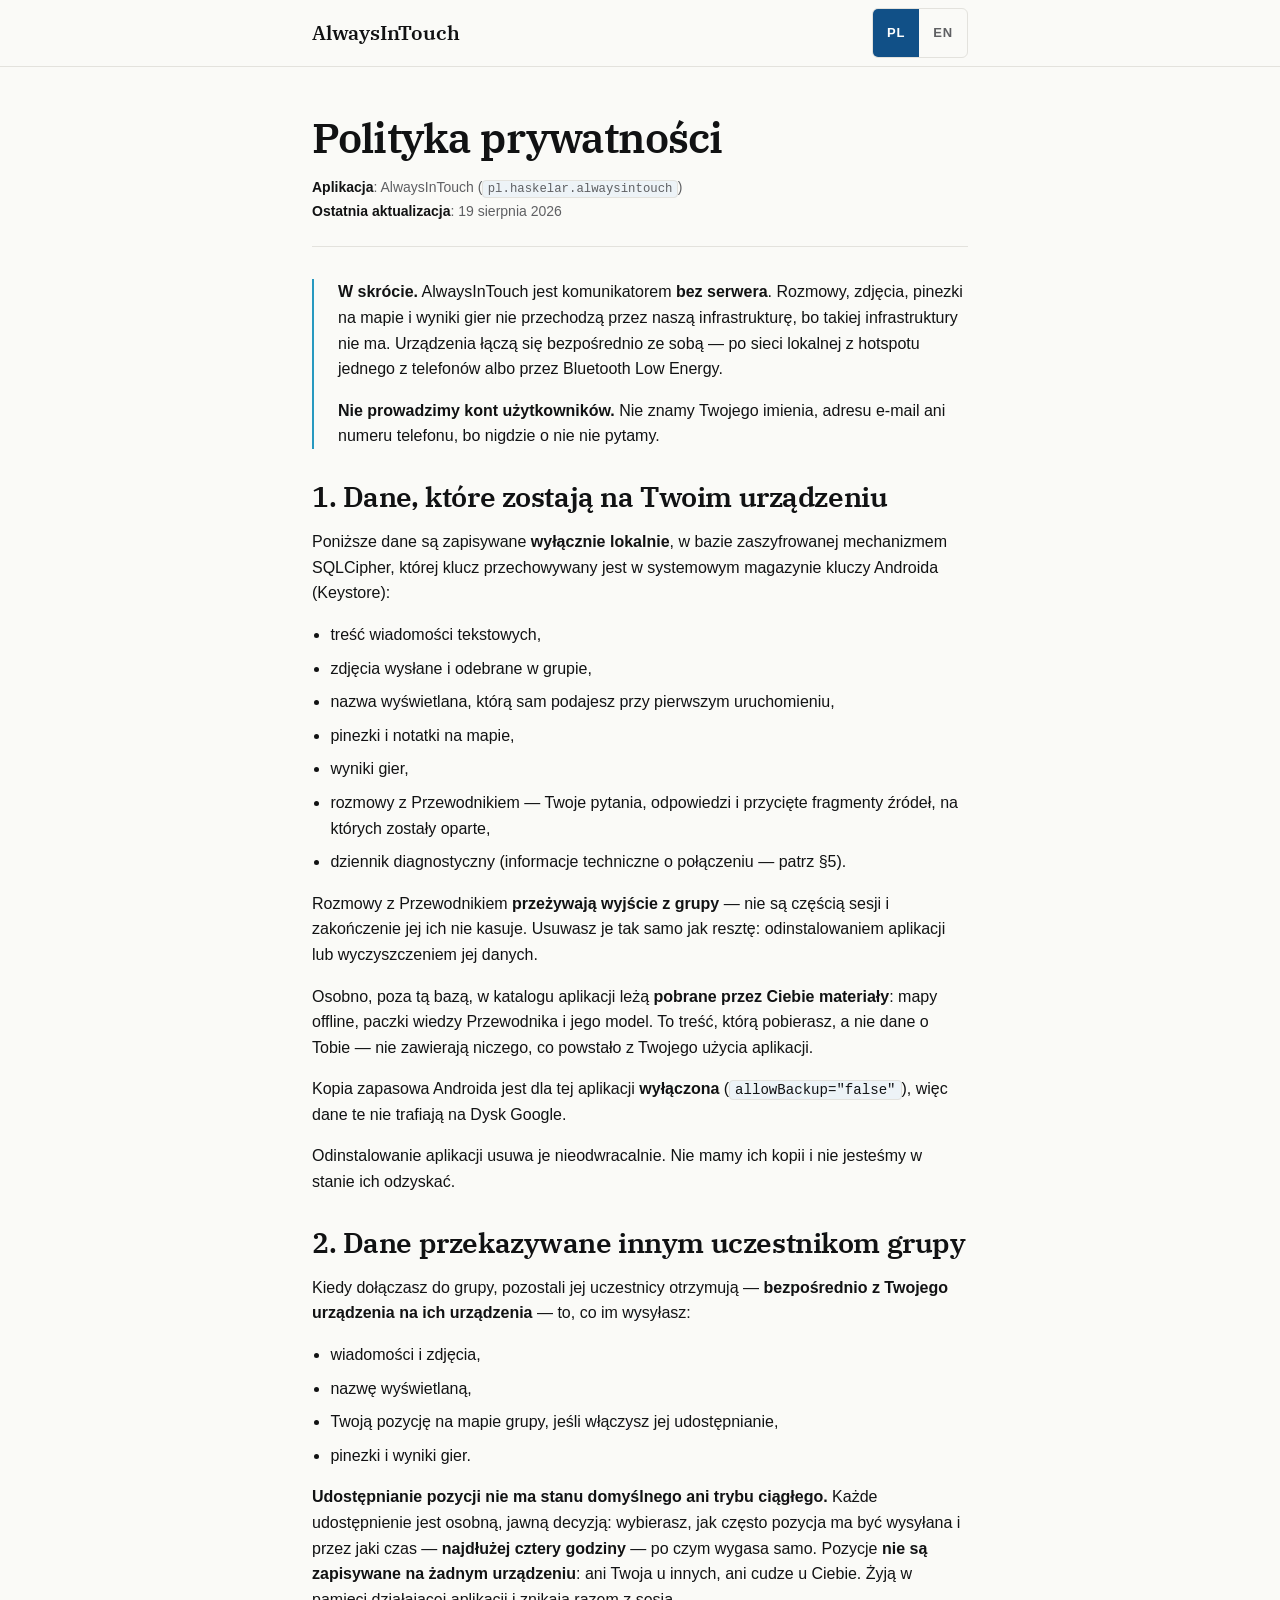
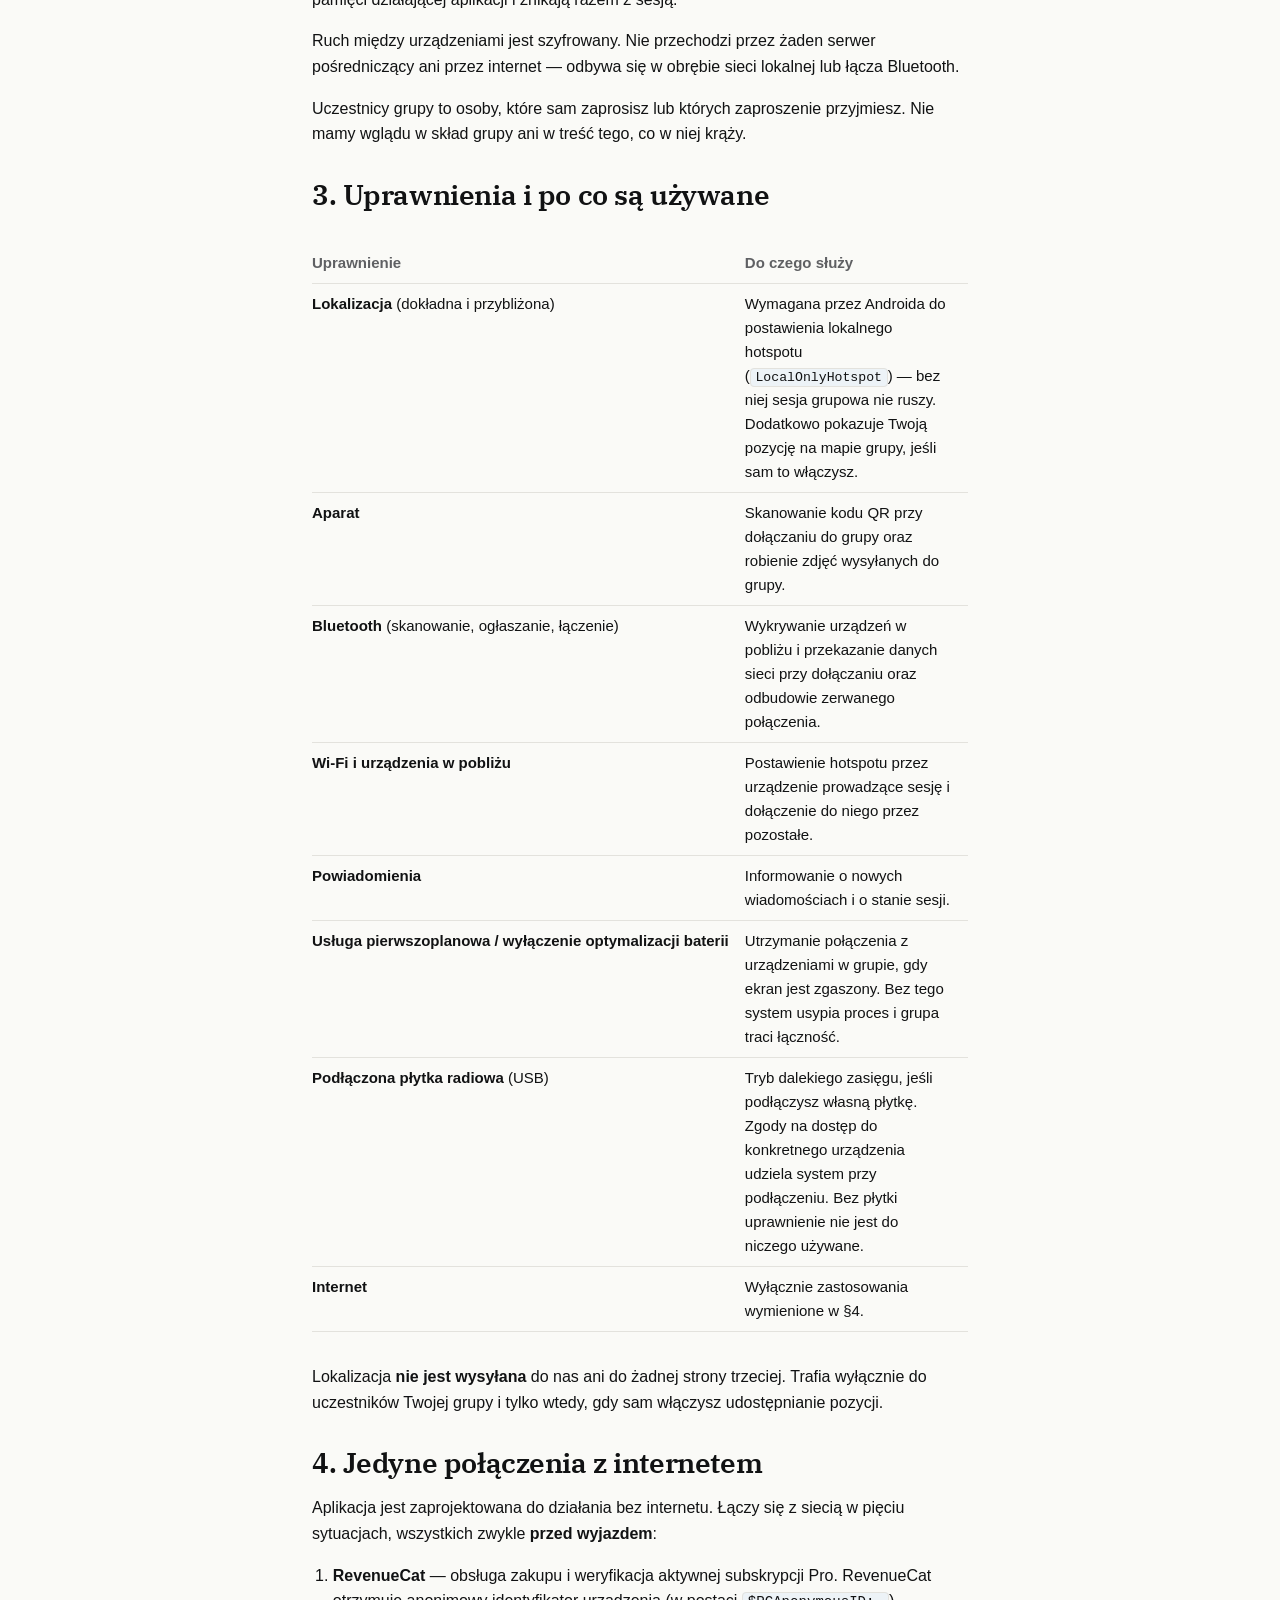
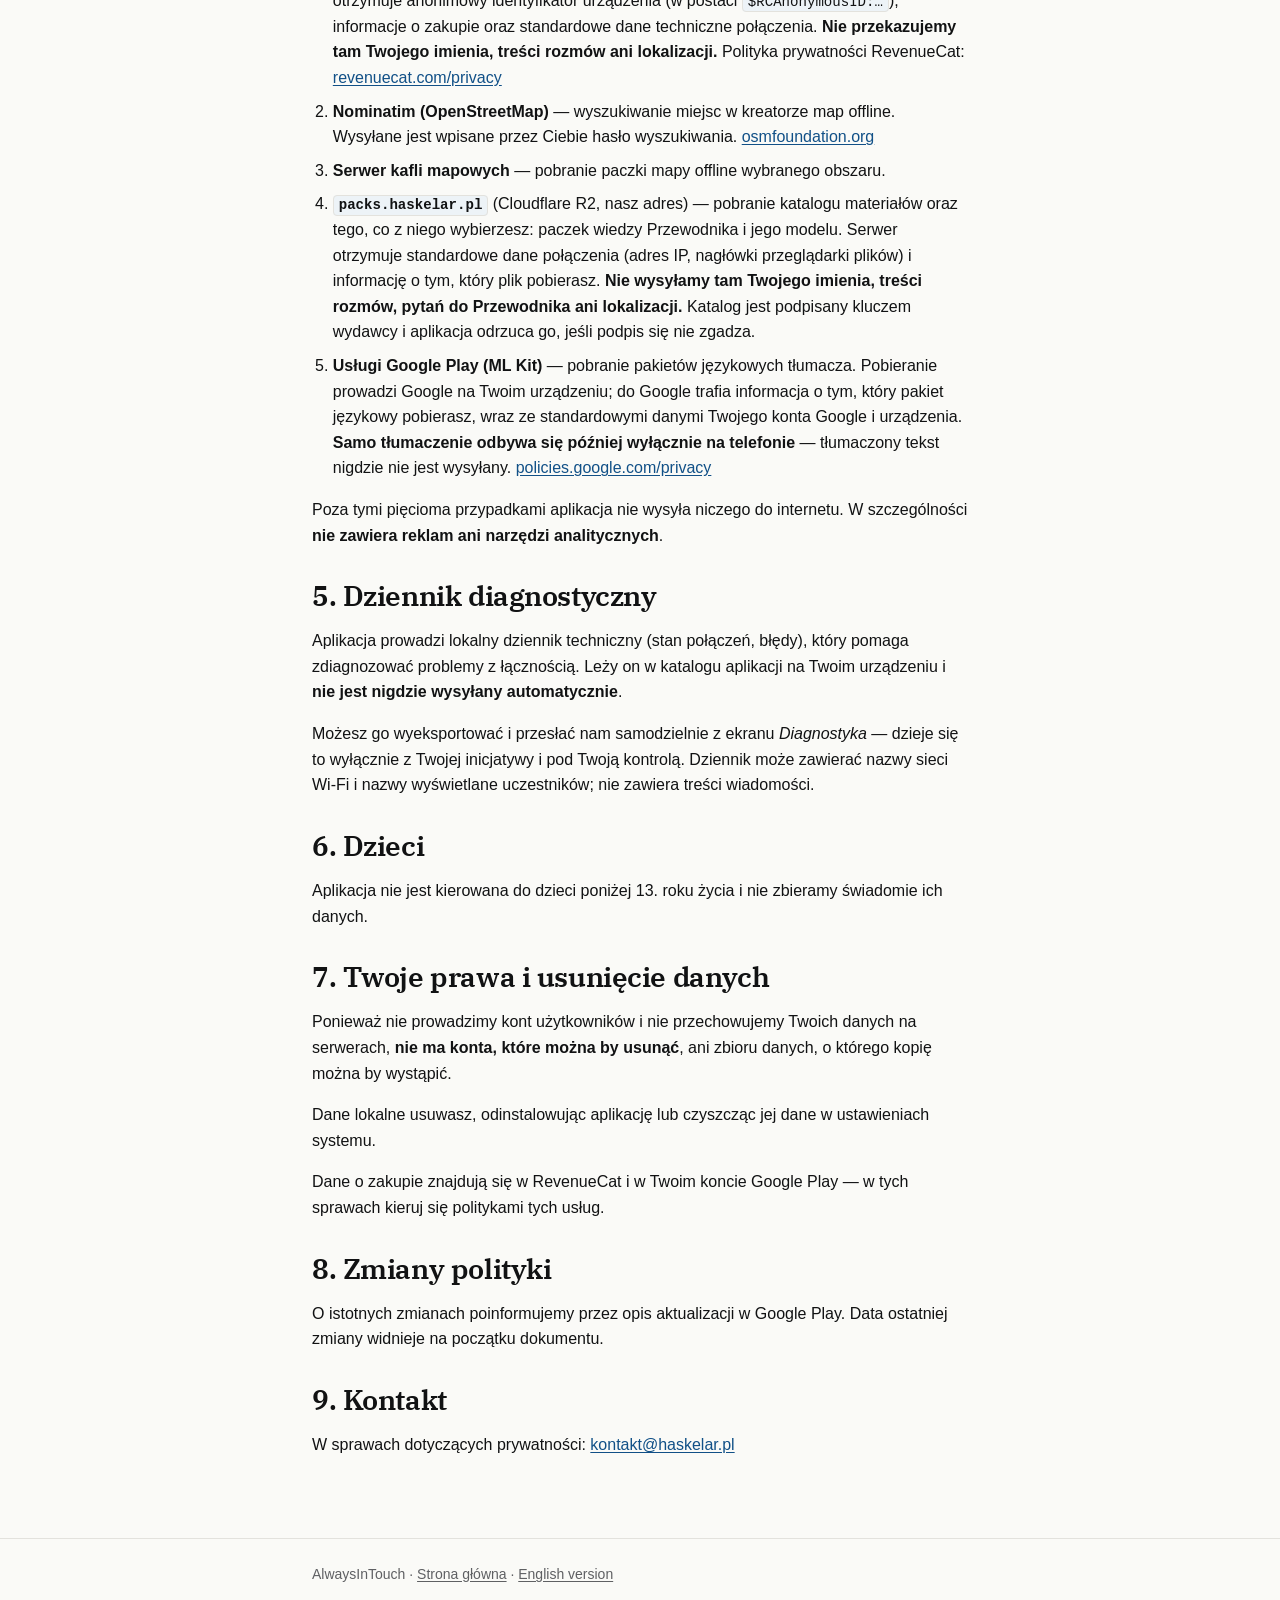
==== polityka-prywatnosci/index.html @ 58efb222 "Polityka prywatnosci nadgania produkt: dwie dziury i trzy uzupelnienia Dokument byl z 30 lipca i opi" ====
<!DOCTYPE html>
<html lang="pl">
<head>
<meta charset="utf-8">
<meta name="viewport" content="width=device-width, initial-scale=1">
<title>Polityka prywatności — AlwaysInTouch</title>
<meta name="description" content="Polityka prywatności aplikacji AlwaysInTouch — komunikatora działającego bez serwera, bez kont użytkowników i bez narzędzi analitycznych.">
<link rel="canonical" href="https://haskelar.pl/polityka-prywatnosci/">
<link rel="alternate" hreflang="pl" href="https://haskelar.pl/polityka-prywatnosci/">
<link rel="alternate" hreflang="en" href="https://haskelar.pl/privacy/">
<link rel="alternate" hreflang="x-default" href="https://haskelar.pl/privacy/">
<link rel="stylesheet" href="/style.css">
<link rel="icon" href="data:image/svg+xml,<svg xmlns='http://www.w3.org/2000/svg' viewBox='0 0 100 100'><text y='.9em' font-size='90'>🔗</text></svg>">
</head>
<body>

<header class="site">
  <div class="wrap">
    <a class="brand" href="/">AlwaysInTouch</a>
    <span class="lang">
      <a href="/polityka-prywatnosci/" aria-current="true">PL</a>
      <a href="/privacy/">EN</a>
    </span>
  </div>
</header>

<main>
  <div class="wrap">
    <h1>Polityka prywatności</h1>
    <p class="meta">
      <strong>Aplikacja</strong>: AlwaysInTouch (<code>pl.haskelar.alwaysintouch</code>)<br>
      <strong>Ostatnia aktualizacja</strong>: 19 sierpnia 2026
    </p>

    <div class="card tldr">
      <p><strong>W skrócie.</strong> AlwaysInTouch jest komunikatorem <strong>bez serwera</strong>.
      Rozmowy, zdjęcia, pinezki na mapie i wyniki gier nie przechodzą przez naszą
      infrastrukturę, bo takiej infrastruktury nie ma. Urządzenia łączą się bezpośrednio
      ze sobą — po sieci lokalnej z hotspotu jednego z telefonów albo przez Bluetooth
      Low Energy.</p>
      <p><strong>Nie prowadzimy kont użytkowników.</strong> Nie znamy Twojego imienia,
      adresu e-mail ani numeru telefonu, bo nigdzie o nie nie pytamy.</p>
    </div>

    <h2>1. Dane, które zostają na Twoim urządzeniu</h2>
    <p>Poniższe dane są zapisywane <strong>wyłącznie lokalnie</strong>, w bazie zaszyfrowanej
    mechanizmem SQLCipher, której klucz przechowywany jest w systemowym magazynie kluczy
    Androida (Keystore):</p>
    <ul>
      <li>treść wiadomości tekstowych,</li>
      <li>zdjęcia wysłane i odebrane w grupie,</li>
      <li>nazwa wyświetlana, którą sam podajesz przy pierwszym uruchomieniu,</li>
      <li>pinezki i notatki na mapie,</li>
      <li>wyniki gier,</li>
      <li>rozmowy z Przewodnikiem — Twoje pytania, odpowiedzi i przycięte fragmenty
      źródeł, na których zostały oparte,</li>
      <li>dziennik diagnostyczny (informacje techniczne o połączeniu — patrz §5).</li>
    </ul>
    <p>Rozmowy z Przewodnikiem <strong>przeżywają wyjście z grupy</strong> — nie są
    częścią sesji i zakończenie jej ich nie kasuje. Usuwasz je tak samo jak resztę:
    odinstalowaniem aplikacji lub wyczyszczeniem jej danych.</p>
    <p>Osobno, poza tą bazą, w katalogu aplikacji leżą <strong>pobrane przez Ciebie
    materiały</strong>: mapy offline, paczki wiedzy Przewodnika i jego model.
    To treść, którą pobierasz, a nie dane o Tobie — nie zawierają niczego, co
    powstało z Twojego użycia aplikacji.</p>
    <p>Kopia zapasowa Androida jest dla tej aplikacji <strong>wyłączona</strong>
    (<code>allowBackup="false"</code>), więc dane te nie trafiają na Dysk Google.</p>
    <p>Odinstalowanie aplikacji usuwa je nieodwracalnie. Nie mamy ich kopii i nie jesteśmy
    w stanie ich odzyskać.</p>

    <h2>2. Dane przekazywane innym uczestnikom grupy</h2>
    <p>Kiedy dołączasz do grupy, pozostali jej uczestnicy otrzymują — <strong>bezpośrednio
    z Twojego urządzenia na ich urządzenia</strong> — to, co im wysyłasz:</p>
    <ul>
      <li>wiadomości i zdjęcia,</li>
      <li>nazwę wyświetlaną,</li>
      <li>Twoją pozycję na mapie grupy, jeśli włączysz jej udostępnianie,</li>
      <li>pinezki i wyniki gier.</li>
    </ul>
    <p><strong>Udostępnianie pozycji nie ma stanu domyślnego ani trybu ciągłego.</strong>
    Każde udostępnienie jest osobną, jawną decyzją: wybierasz, jak często pozycja ma
    być wysyłana i przez jaki czas — <strong>najdłużej cztery godziny</strong> — po czym
    wygasa samo. Pozycje <strong>nie są zapisywane na żadnym urządzeniu</strong>: ani
    Twoja u innych, ani cudze u Ciebie. Żyją w pamięci działającej aplikacji i znikają
    razem z sesją.</p>
    <p>Ruch między urządzeniami jest szyfrowany. Nie przechodzi przez żaden serwer
    pośredniczący ani przez internet — odbywa się w obrębie sieci lokalnej lub łącza
    Bluetooth.</p>
    <p>Uczestnicy grupy to osoby, które sam zaprosisz lub których zaproszenie przyjmiesz.
    Nie mamy wglądu w skład grupy ani w treść tego, co w niej krąży.</p>

    <h2>3. Uprawnienia i po co są używane</h2>
    <div class="scroll">
    <table>
      <thead>
        <tr><th>Uprawnienie</th><th>Do czego służy</th></tr>
      </thead>
      <tbody>
        <tr>
          <td><strong>Lokalizacja</strong> (dokładna i przybliżona)</td>
          <td>Wymagana przez Androida do postawienia lokalnego hotspotu
          (<code>LocalOnlyHotspot</code>) — bez niej sesja grupowa nie ruszy. Dodatkowo
          pokazuje Twoją pozycję na mapie grupy, jeśli sam to włączysz.</td>
        </tr>
        <tr>
          <td><strong>Aparat</strong></td>
          <td>Skanowanie kodu QR przy dołączaniu do grupy oraz robienie zdjęć wysyłanych
          do grupy.</td>
        </tr>
        <tr>
          <td><strong>Bluetooth</strong> (skanowanie, ogłaszanie, łączenie)</td>
          <td>Wykrywanie urządzeń w pobliżu i przekazanie danych sieci przy dołączaniu
          oraz odbudowie zerwanego połączenia.</td>
        </tr>
        <tr>
          <td><strong>Wi-Fi i urządzenia w pobliżu</strong></td>
          <td>Postawienie hotspotu przez urządzenie prowadzące sesję i dołączenie do niego
          przez pozostałe.</td>
        </tr>
        <tr>
          <td><strong>Powiadomienia</strong></td>
          <td>Informowanie o nowych wiadomościach i o stanie sesji.</td>
        </tr>
        <tr>
          <td><strong>Usługa pierwszoplanowa / wyłączenie optymalizacji baterii</strong></td>
          <td>Utrzymanie połączenia z urządzeniami w grupie, gdy ekran jest zgaszony.
          Bez tego system usypia proces i grupa traci łączność.</td>
        </tr>
        <tr>
          <td><strong>Podłączona płytka radiowa</strong> (USB)</td>
          <td>Tryb dalekiego zasięgu, jeśli podłączysz własną płytkę. Zgody na dostęp
          do konkretnego urządzenia udziela system przy podłączeniu. Bez płytki
          uprawnienie nie jest do niczego używane.</td>
        </tr>
        <tr>
          <td><strong>Internet</strong></td>
          <td>Wyłącznie zastosowania wymienione w §4.</td>
        </tr>
      </tbody>
    </table>
    </div>
    <p>Lokalizacja <strong>nie jest wysyłana</strong> do nas ani do żadnej strony trzeciej.
    Trafia wyłącznie do uczestników Twojej grupy i tylko wtedy, gdy sam włączysz
    udostępnianie pozycji.</p>

    <h2>4. Jedyne połączenia z internetem</h2>
    <p>Aplikacja jest zaprojektowana do działania bez internetu. Łączy się z siecią
    w pięciu sytuacjach, wszystkich zwykle <strong>przed wyjazdem</strong>:</p>
    <ol>
      <li><strong>RevenueCat</strong> — obsługa zakupu i weryfikacja aktywnej subskrypcji Pro.
      RevenueCat otrzymuje anonimowy identyfikator urządzenia (w postaci
      <code>$RCAnonymousID:…</code>), informacje o zakupie oraz standardowe dane techniczne
      połączenia. <strong>Nie przekazujemy tam Twojego imienia, treści rozmów ani
      lokalizacji.</strong> Polityka prywatności RevenueCat:
      <a href="https://www.revenuecat.com/privacy" rel="noopener">revenuecat.com/privacy</a></li>
      <li><strong>Nominatim (OpenStreetMap)</strong> — wyszukiwanie miejsc w kreatorze map
      offline. Wysyłane jest wpisane przez Ciebie hasło wyszukiwania.
      <a href="https://osmfoundation.org/wiki/Privacy_Policy" rel="noopener">osmfoundation.org</a></li>
      <li><strong>Serwer kafli mapowych</strong> — pobranie paczki mapy offline wybranego
      obszaru.</li>
      <li><strong><code>packs.haskelar.pl</code></strong> (Cloudflare R2, nasz adres) —
      pobranie katalogu materiałów oraz tego, co z niego wybierzesz: paczek wiedzy
      Przewodnika i jego modelu. Serwer otrzymuje standardowe dane połączenia (adres IP,
      nagłówki przeglądarki plików) i informację o tym, który plik pobierasz.
      <strong>Nie wysyłamy tam Twojego imienia, treści rozmów, pytań do Przewodnika
      ani lokalizacji.</strong> Katalog jest podpisany kluczem wydawcy i aplikacja
      odrzuca go, jeśli podpis się nie zgadza.</li>
      <li><strong>Usługi Google Play (ML Kit)</strong> — pobranie pakietów językowych
      tłumacza. Pobieranie prowadzi Google na Twoim urządzeniu; do Google trafia
      informacja o tym, który pakiet językowy pobierasz, wraz ze standardowymi danymi
      Twojego konta Google i urządzenia. <strong>Samo tłumaczenie odbywa się później
      wyłącznie na telefonie</strong> — tłumaczony tekst nigdzie nie jest wysyłany.
      <a href="https://policies.google.com/privacy" rel="noopener">policies.google.com/privacy</a></li>
    </ol>
    <p>Poza tymi pięcioma przypadkami aplikacja nie wysyła niczego do internetu.
    W szczególności <strong>nie zawiera reklam ani narzędzi analitycznych</strong>.</p>

    <h2>5. Dziennik diagnostyczny</h2>
    <p>Aplikacja prowadzi lokalny dziennik techniczny (stan połączeń, błędy), który pomaga
    zdiagnozować problemy z łącznością. Leży on w katalogu aplikacji na Twoim urządzeniu
    i <strong>nie jest nigdzie wysyłany automatycznie</strong>.</p>
    <p>Możesz go wyeksportować i przesłać nam samodzielnie z ekranu <em>Diagnostyka</em> —
    dzieje się to wyłącznie z Twojej inicjatywy i pod Twoją kontrolą. Dziennik może zawierać
    nazwy sieci Wi-Fi i nazwy wyświetlane uczestników; nie zawiera treści wiadomości.</p>

    <h2>6. Dzieci</h2>
    <p>Aplikacja nie jest kierowana do dzieci poniżej 13. roku życia i nie zbieramy
    świadomie ich danych.</p>

    <h2>7. Twoje prawa i usunięcie danych</h2>
    <p>Ponieważ nie prowadzimy kont użytkowników i nie przechowujemy Twoich danych na
    serwerach, <strong>nie ma konta, które można by usunąć</strong>, ani zbioru danych,
    o którego kopię można by wystąpić.</p>
    <p>Dane lokalne usuwasz, odinstalowując aplikację lub czyszcząc jej dane w ustawieniach
    systemu.</p>
    <p>Dane o zakupie znajdują się w RevenueCat i w Twoim koncie Google Play — w tych
    sprawach kieruj się politykami tych usług.</p>

    <h2>8. Zmiany polityki</h2>
    <p>O istotnych zmianach poinformujemy przez opis aktualizacji w Google Play.
    Data ostatniej zmiany widnieje na początku dokumentu.</p>

    <h2>9. Kontakt</h2>
    <p>W sprawach dotyczących prywatności:
    <a href="mailto:kontakt@haskelar.pl">kontakt@haskelar.pl</a></p>
  </div>
</main>

<footer class="site">
  <div class="wrap">
    AlwaysInTouch &middot; <a href="/">Strona główna</a> &middot;
    <a href="/privacy/">English version</a>
  </div>
</footer>

</body>
</html>
---- style.css ----
/* Styl haskelar.pl.
 *
 * Wspólny język wizualny z ait.haskelar.pl — tokeny pochodzą z motywu aplikacji
 * AlwaysInTouch („papier + atrament"). Wzorcem jest serwer/www/ait/style.css
 * w drugim repozytorium; przy zmianie kolorów albo kroju zaglądaj tam.
 *
 * Zasada układu jest jedna: SEKCJE ROZDZIELA LINIA WŁOSOWA, NIE RAMKA.
 *
 * UWAGA. Ten arkusz obsługuje także /polityka-prywatnosci/ i /privacy/, których
 * adresy siedzą w Play Console. Klasy .site, .wrap, .brand, .lang, .meta, .card,
 * .card.tldr, .scroll oraz style table/code są ICH kontraktem — wolno je
 * przemalować, nie wolno usunąć ani przemianować.
 */

/* ── Krój nagłówków ───────────────────────────────────────────────────────────
 *
 * IBM Plex Serif leży w /fonts/, obok strony — żadnego żądania do Google.
 * Polskie znaki siedzą w podzbiorze „latin-ext", stąd dwa pliki zamiast
 * jednego. Licencja: fonts/OFL.txt. Tekst ciągły zostaje na kroju systemowym.
 */

@font-face {
  font-family: 'IBM Plex Serif';
  font-style: normal;
  font-weight: 600;
  font-display: swap;
  src: url('/fonts/ibm-plex-serif-600-latin.woff2') format('woff2');
  unicode-range: U+0000-00FF, U+0131, U+0152-0153, U+02BB-02BC, U+02C6, U+02DA,
                 U+02DC, U+0304, U+0308, U+0329, U+2000-206F, U+20AC, U+2122,
                 U+2191, U+2193, U+2212, U+2215, U+FEFF, U+FFFD;
}

@font-face {
  font-family: 'IBM Plex Serif';
  font-style: normal;
  font-weight: 600;
  font-display: swap;
  src: url('/fonts/ibm-plex-serif-600-latin-ext.woff2') format('woff2');
  unicode-range: U+0100-02BA, U+02BD-02C5, U+02C7-02CC, U+02CE-02D7,
                 U+02DD-02FF, U+0304, U+0308, U+0329, U+1D00-1DBF, U+1E00-1E9F,
                 U+1EF2-1EFF, U+2020, U+20A0-20AB, U+20AD-20C0, U+2113,
                 U+2C60-2C7F, U+A720-A7FF;
}

:root {
  --paper:          #FAFAF7;
  --ink:            #111213;
  --ink-secondary:  #5F6063;
  --hairline:       #E3E2DD;
  --surface-dim:    #EDF3F7;

  --brand:          #115087;
  --brand-pressed:  #0E5189;
  --on-brand:       #FFFFFF;

  --accent:         #2799C0;

  /* Mały tekst nigdy nie dostaje --accent: na papierze daje ~3,2:1 i oblewa
   * WCAG AA. Ta sama reguła co AppColors.accentText w aplikacji. */
  --accent-text:    #115087;

  --sp-xs: 4px;  --sp-sm: 8px;  --sp-md: 16px;
  --sp-lg: 24px; --sp-xl: 32px; --sp-xxl: 48px; --sp-huge: 64px;

  --radius: 6px;
  --screen: 24px;
  --touch: 48px;

  /* Dokumenty prawne czyta się w jednej wąskiej kolumnie; strona główna
   * rozpycha .wrap do 58rem osobną regułą na dole. */
  --maxw: 44rem;

  --serif: 'IBM Plex Serif', Georgia, 'Times New Roman', serif;
  --sans:  -apple-system, BlinkMacSystemFont, "Segoe UI", Roboto,
           "Helvetica Neue", Arial, sans-serif;
}

@media (prefers-color-scheme: dark) {
  :root {
    --paper:          #121212;
    --ink:            #F4F3EF;
    --ink-secondary:  #A6A6A2;
    --hairline:       #2C2C2A;
    --surface-dim:    #161E24;

    --brand:          #7FD4E5;
    --brand-pressed:  #2799C0;
    --on-brand:       #0E5189;

    --accent:         #7FD4E5;
    --accent-text:    #7FD4E5;
  }
}

* { box-sizing: border-box; }

html { -webkit-text-size-adjust: 100%; }

body {
  margin: 0;
  background: var(--paper);
  color: var(--ink);
  font-family: var(--sans);
  font-size: 16px;
  line-height: 1.6;
}

.wrap {
  max-width: var(--maxw);
  margin: 0 auto;
  padding: 0 var(--screen);
}

/* ── Nagłówek i stopka ────────────────────────────────────────────────────── */

header.site {
  border-bottom: 1px solid var(--hairline);
  padding: var(--sp-sm) 0;
}

header.site .wrap {
  display: flex;
  flex-wrap: wrap;
  gap: var(--sp-sm) var(--sp-md);
  align-items: center;
  justify-content: space-between;
}

.brand {
  font-family: var(--serif);
  font-weight: 600;
  letter-spacing: -0.01em;
  font-size: 20px;
  text-decoration: none;
  color: var(--ink);
}

nav a {
  color: var(--ink-secondary);
  text-decoration: none;
  font-size: 15px;
  margin-left: var(--sp-lg);
}

nav a:first-child { margin-left: 0; }

nav a:hover, a:hover { color: var(--brand-pressed); }

/* Przełącznik języka na podstronach z polityką. Pełny cel dotykowy 48 px —
 * to najmniejszy element na stronie i najłatwiej o nim zapomnieć. */
.lang {
  display: inline-flex;
  border: 1px solid var(--hairline);
  border-radius: var(--radius);
  overflow: hidden;
  font-size: 13px;
}

.lang a {
  display: inline-flex;
  align-items: center;
  min-height: var(--touch);
  padding: 0 14px;
  text-decoration: none;
  color: var(--ink-secondary);
  margin: 0;
  font-weight: 600;
  letter-spacing: 0.8px;
  text-transform: uppercase;
}

.lang a[aria-current="true"] {
  background: var(--brand);
  color: var(--on-brand);
}

footer.site {
  border-top: 1px solid var(--hairline);
  padding: var(--sp-lg) 0 var(--sp-xxl);
  color: var(--ink-secondary);
  font-size: 14px;
}

footer.site a { color: var(--ink-secondary); }

/* ── Typografia ───────────────────────────────────────────────────────────── */

main { padding: var(--sp-xxl) 0 var(--sp-huge); }

h1 {
  font-family: var(--serif);
  font-size: clamp(30px, 5vw, 42px);
  line-height: 1.08;
  font-weight: 600;
  letter-spacing: -0.02em;
  margin: 0 0 var(--sp-md);
}

h2 {
  font-family: var(--serif);
  font-size: clamp(22px, 3vw, 28px);
  line-height: 1.15;
  font-weight: 600;
  letter-spacing: -0.015em;
  margin: var(--sp-xl) 0 var(--sp-md);
}

p, li { color: var(--ink); }

.lead {
  font-size: 18px;
  color: var(--ink-secondary);
  margin: 0 0 var(--sp-xl);
}

a { color: var(--accent-text); text-underline-offset: 2px; }

ul { padding-left: 1.15rem; }

li { margin: var(--sp-sm) 0; }

ol { padding-left: 1.3rem; }

.meta {
  color: var(--ink-secondary);
  font-size: 14px;
  margin: 0 0 var(--sp-xl);
  padding-bottom: var(--sp-lg);
  border-bottom: 1px solid var(--hairline);
}

.meta strong { color: var(--ink); }

code {
  font-family: ui-monospace, SFMono-Regular, Menlo, Consolas, monospace;
  font-size: 0.88em;
  background: var(--surface-dim);
  border: 1px solid var(--hairline);
  border-radius: 4px;
  padding: 0.08em 0.35em;
}

/* Karta zostaje w kontrakcie podstron prawnych, ale traci wygląd pudełka:
 * wystarczy pionowa kreska, żeby odróżnić wtrącenie od treści. */
.card {
  border-left: 2px solid var(--hairline);
  padding: 0 0 0 var(--sp-lg);
  margin: var(--sp-lg) 0;
  color: var(--ink-secondary);
}

.card p:first-child { margin-top: 0; }
.card p:last-child { margin-bottom: 0; }

.card.tldr { border-left-color: var(--accent); color: var(--ink); }

table {
  width: 100%;
  border-collapse: collapse;
  margin: var(--sp-md) 0;
  font-size: 15px;
}

th, td {
  text-align: left;
  padding: var(--sp-sm) var(--sp-md) var(--sp-sm) 0;
  border-bottom: 1px solid var(--hairline);
  vertical-align: top;
}

th { color: var(--ink-secondary); font-weight: 600; }

td:first-child { white-space: nowrap; }

@media (max-width: 34rem) {
  td:first-child { white-space: normal; }
}

.scroll { overflow-x: auto; }

:focus-visible {
  outline: 2px solid var(--accent);
  outline-offset: 2px;
  border-radius: 2px;
}

/* ==========================================================================
   Strona główna — wizytówka autora.

   Wszystko poniżej dotyczy WYŁĄCZNIE index.html i 404. Podstrony z polityką
   prywatności korzystają z klas powyżej i nie wolno ich ruszać: ich adresy
   są wpisane w Play Console, a treść jest dokumentem prawnym.

   Kolumna rośnie tu do 58rem, bo lista projektów ma po prawej stronie drugą,
   węższą szpaltę z nazwami narzędzi.
   ========================================================================== */

body.glowna .wrap { max-width: 58rem; }

/* ---------------------------------------------------------------- otwarcie */

.hero { padding: var(--sp-xxl) 0 0; }

.hero .kto {
  display: inline-block;
  font-size: 13px;
  font-weight: 600;
  letter-spacing: 0.8px;
  text-transform: uppercase;
  color: var(--accent-text);
  margin-bottom: var(--sp-md);
}

.hero h1 {
  font-size: clamp(34px, 6.4vw, 56px);
  line-height: 1.03;
  letter-spacing: -0.025em;
  margin: 0 0 var(--sp-md);
  max-width: 16ch;
}

.hero .lead {
  font-size: clamp(17px, 2.2vw, 20px);
  line-height: 1.45;
  max-width: 52ch;
  margin-bottom: var(--sp-lg);
}

.hero-akcje { display: flex; flex-wrap: wrap; gap: var(--sp-sm); }

.przycisk {
  display: inline-flex;
  align-items: center;
  min-height: var(--touch);         /* cel dotykowy — WCAG 2.5.5 */
  padding: 0 var(--sp-lg);
  border-radius: var(--radius);
  border: 1px solid var(--hairline);
  color: var(--ink);
  font-size: 15px;
  font-weight: 600;
  text-decoration: none;
}

.przycisk:hover { border-color: var(--brand); color: var(--brand-pressed); }

.przycisk.mocny {
  background: var(--brand);
  border-color: var(--brand);
  color: var(--on-brand);
}

.przycisk.mocny:hover { background: var(--brand-pressed); color: var(--on-brand); }

/* ---------------------------------------------------------------- sekcje */

.sekcja {
  border-top: 1px solid var(--hairline);
  padding-top: var(--sp-xl);
  margin-top: var(--sp-huge);
}

.sekcja > h2 { margin-top: 0; }

/* ---------------------------------------------------------------- roboty
 *
 * Lista projektów. Każdy to nazwa, jedno zdanie po ludzku i — z boku, drobnym
 * drukiem — nazwy narzędzi. Kto zna, ten sprawdzi; kto nie zna, ten minie
 * i nic nie traci. */

.roboty { list-style: none; padding: 0; margin: var(--sp-lg) 0 0; }

.roboty > li {
  display: grid;
  grid-template-columns: 1fr;
  gap: var(--sp-xs) var(--sp-xl);
  padding: var(--sp-lg) 0;
  margin: 0;
  border-top: 1px solid var(--hairline);
}

.roboty > li:first-child { border-top: 0; padding-top: 0; }

@media (min-width: 44rem) {
  .roboty > li { grid-template-columns: minmax(0, 1fr) 13rem; }
  .roboty .narzedzia { grid-row: span 2; text-align: right; }
}

.roboty h3 {
  font-family: var(--serif);
  font-size: 22px;
  line-height: 1.2;
  font-weight: 600;
  letter-spacing: -0.01em;
  margin: 0;
}

.roboty p { margin: 0; color: var(--ink-secondary); max-width: 52ch; }

.narzedzia {
  font-size: 13px;
  letter-spacing: 0.4px;
  color: var(--ink-secondary);
  align-self: start;
}
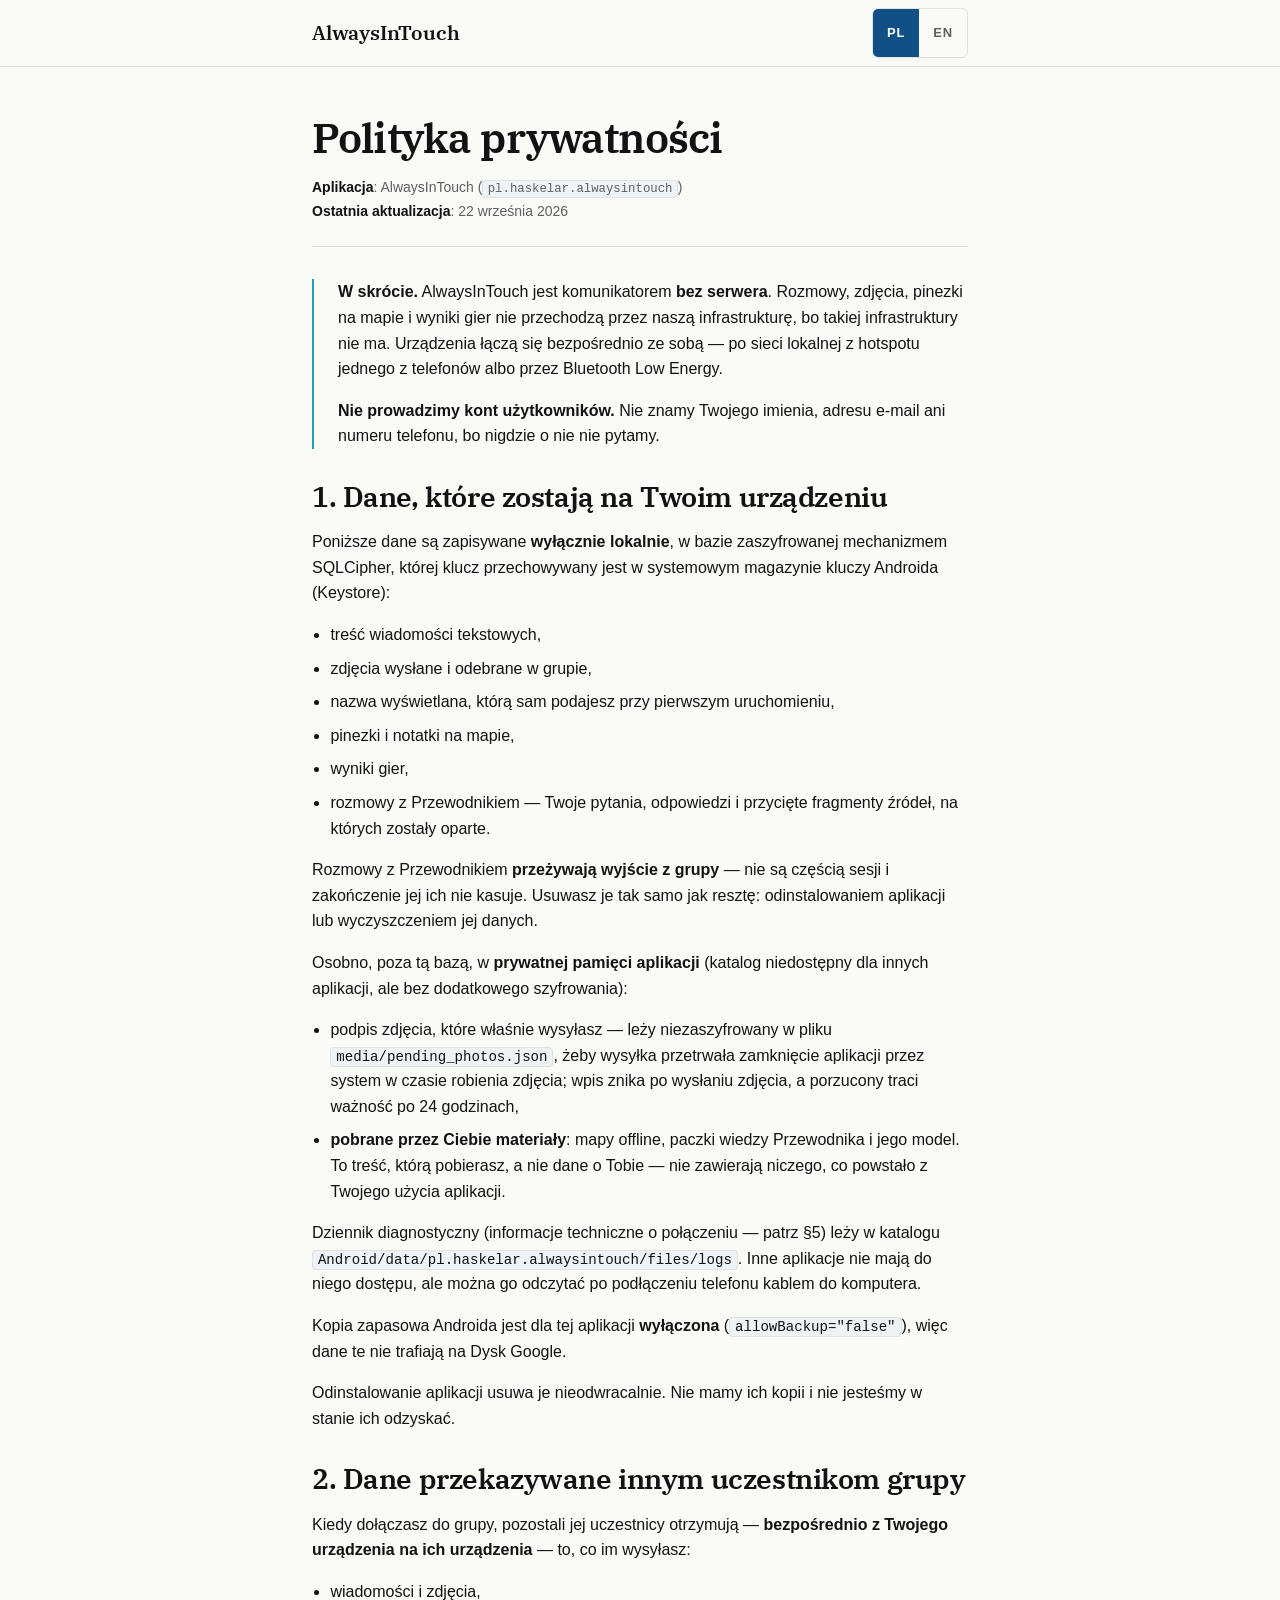
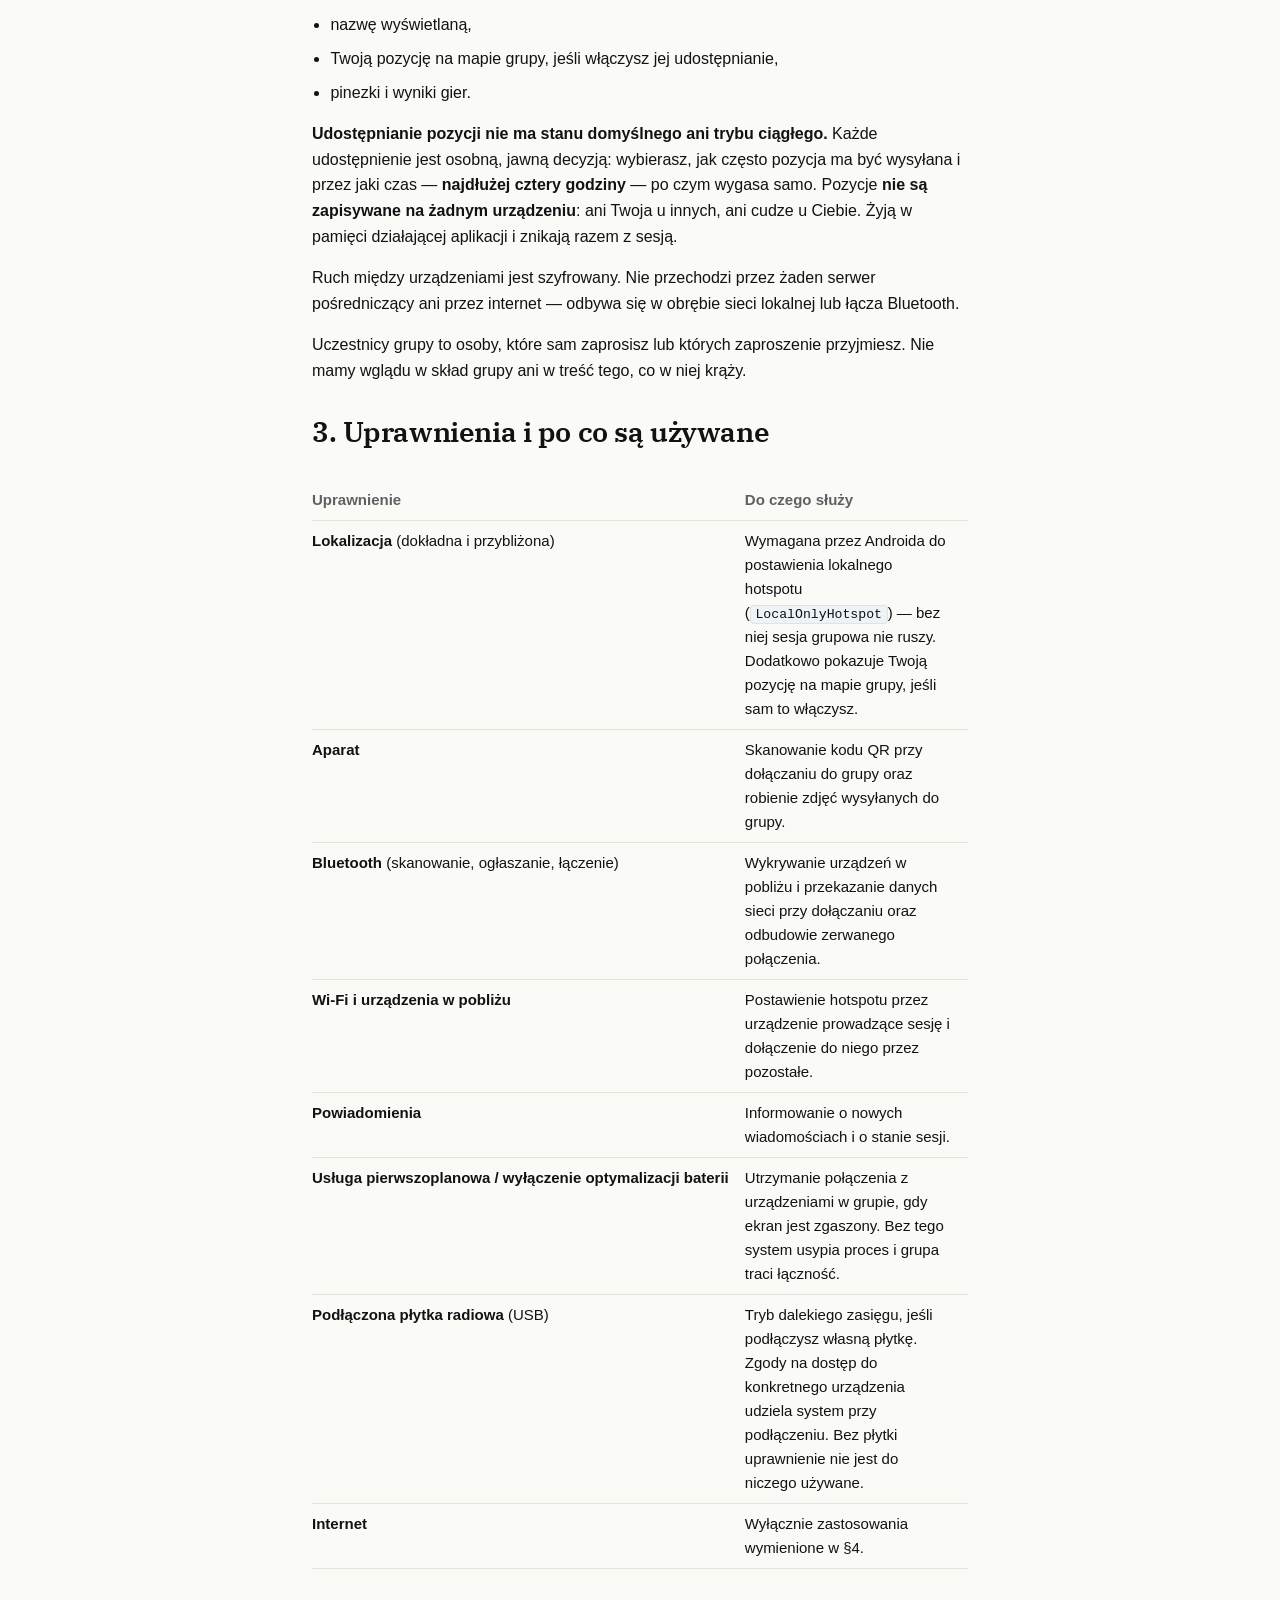
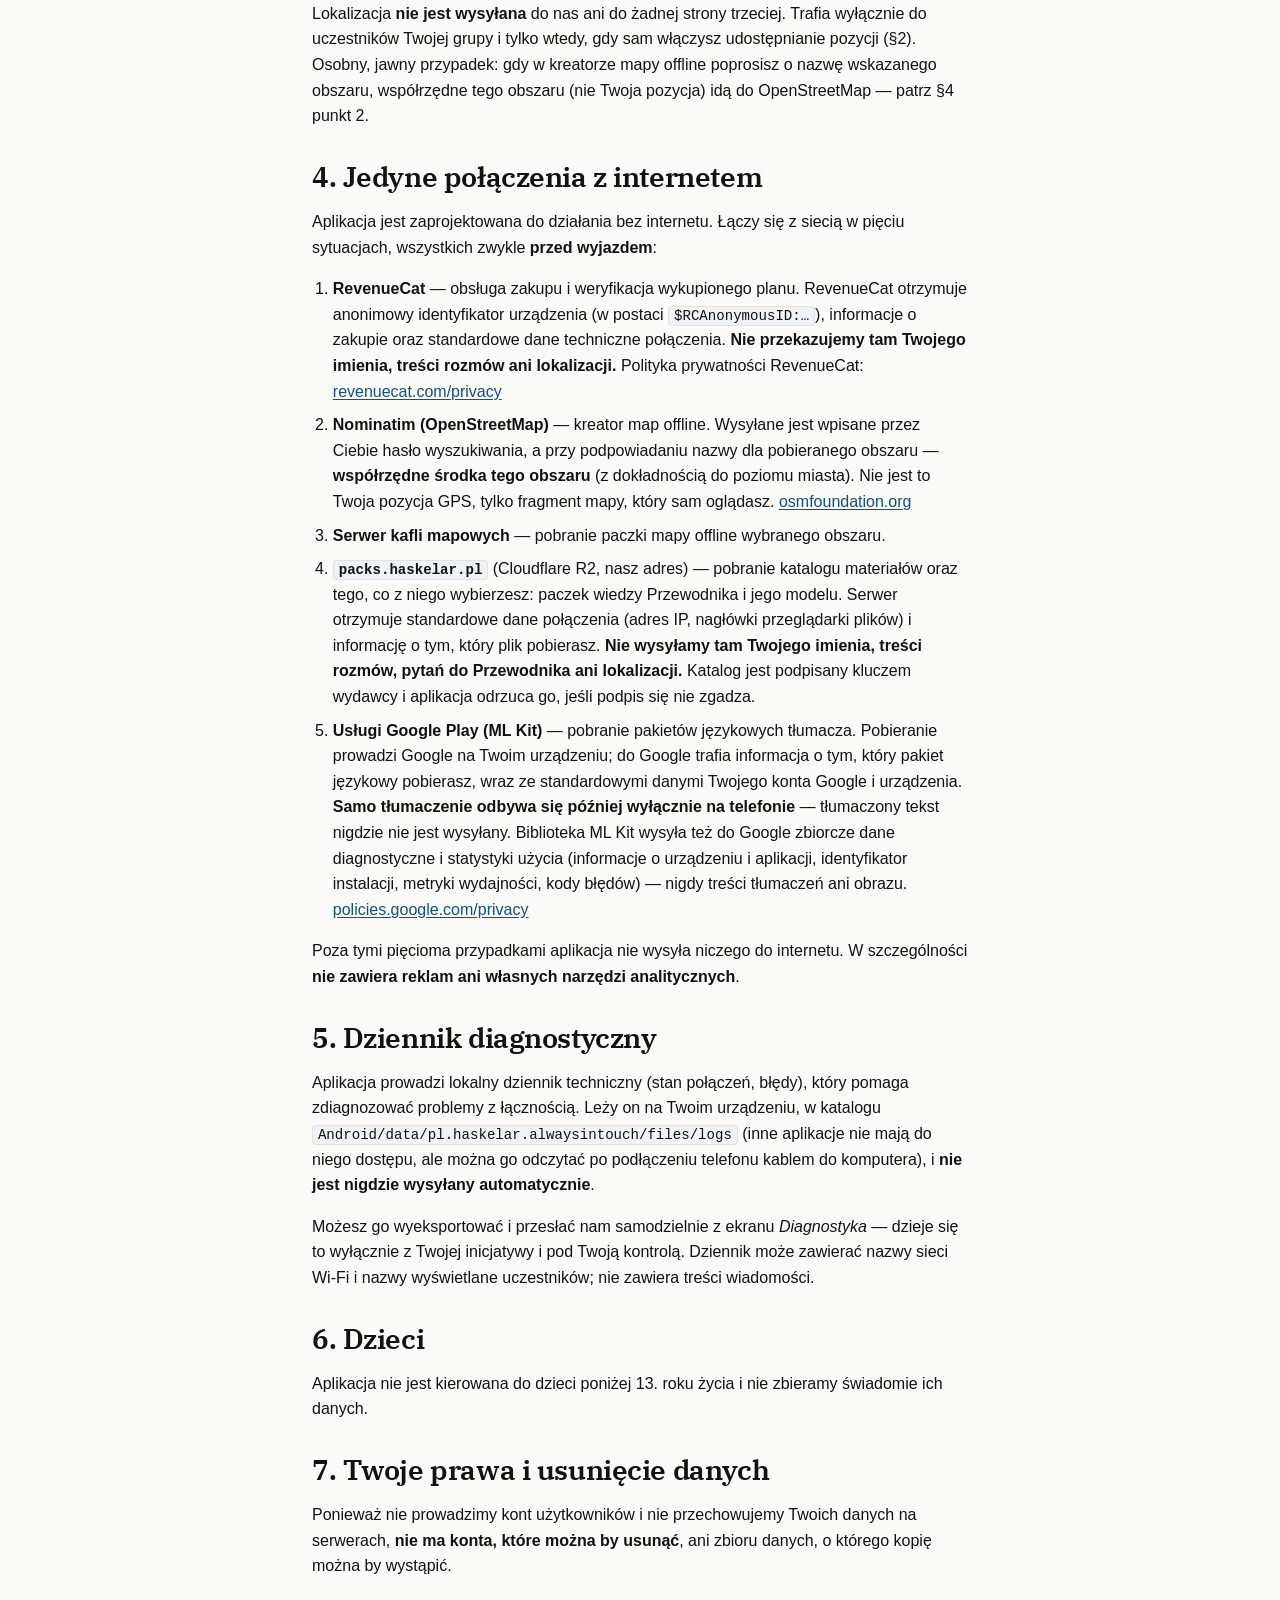
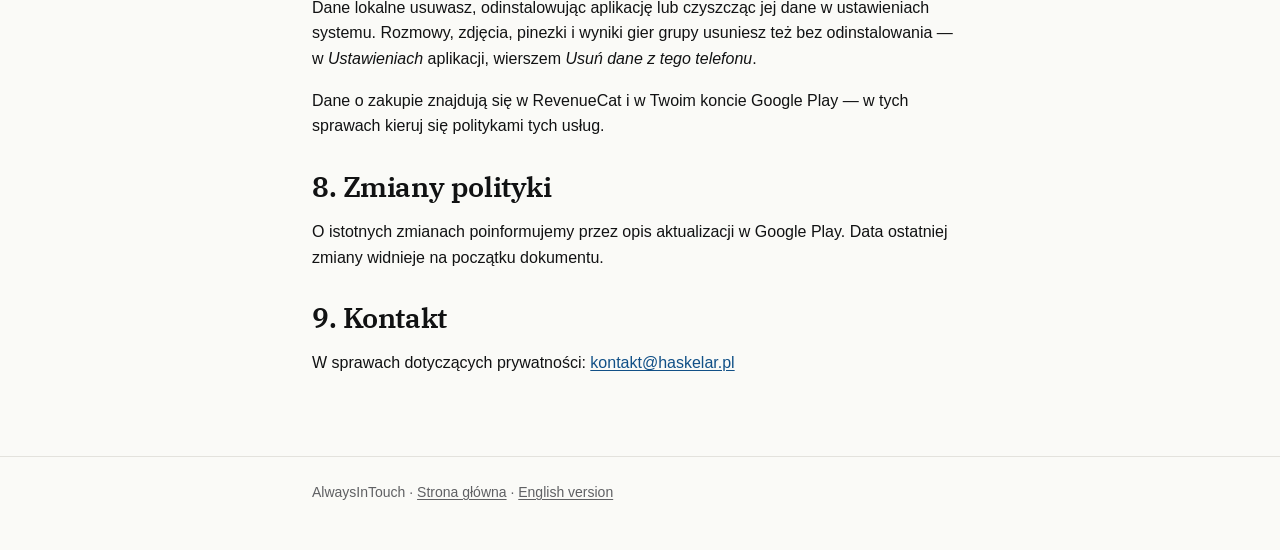
==== commit 2b73cef8: "polityka prywatności: pakiet D23 (22.09.2026) Co-Authored-By: Claude Opus 5 (1M context) <noreply@an" ====
--- a/polityka-prywatnosci/index.html
+++ b/polityka-prywatnosci/index.html
@@ -4,7 +4,7 @@
 <meta charset="utf-8">
 <meta name="viewport" content="width=device-width, initial-scale=1">
 <title>Polityka prywatności — AlwaysInTouch</title>
-<meta name="description" content="Polityka prywatności aplikacji AlwaysInTouch — komunikatora działającego bez serwera, bez kont użytkowników i bez narzędzi analitycznych.">
+<meta name="description" content="Polityka prywatności aplikacji AlwaysInTouch — komunikatora działającego bez serwera, bez kont użytkowników i bez własnych narzędzi analitycznych.">
 <link rel="canonical" href="https://haskelar.pl/polityka-prywatnosci/">
 <link rel="alternate" hreflang="pl" href="https://haskelar.pl/polityka-prywatnosci/">
 <link rel="alternate" hreflang="en" href="https://haskelar.pl/privacy/">
@@ -29,7 +29,7 @@
     <h1>Polityka prywatności</h1>
     <p class="meta">
       <strong>Aplikacja</strong>: AlwaysInTouch (<code>pl.haskelar.alwaysintouch</code>)<br>
-      <strong>Ostatnia aktualizacja</strong>: 19 sierpnia 2026
+      <strong>Ostatnia aktualizacja</strong>: 22 września 2026
     </p>
 
     <div class="card tldr">
@@ -53,16 +53,26 @@
       <li>pinezki i notatki na mapie,</li>
       <li>wyniki gier,</li>
       <li>rozmowy z Przewodnikiem — Twoje pytania, odpowiedzi i przycięte fragmenty
-      źródeł, na których zostały oparte,</li>
-      <li>dziennik diagnostyczny (informacje techniczne o połączeniu — patrz §5).</li>
+      źródeł, na których zostały oparte.</li>
     </ul>
     <p>Rozmowy z Przewodnikiem <strong>przeżywają wyjście z grupy</strong> — nie są
     częścią sesji i zakończenie jej ich nie kasuje. Usuwasz je tak samo jak resztę:
     odinstalowaniem aplikacji lub wyczyszczeniem jej danych.</p>
-    <p>Osobno, poza tą bazą, w katalogu aplikacji leżą <strong>pobrane przez Ciebie
-    materiały</strong>: mapy offline, paczki wiedzy Przewodnika i jego model.
-    To treść, którą pobierasz, a nie dane o Tobie — nie zawierają niczego, co
-    powstało z Twojego użycia aplikacji.</p>
+    <p>Osobno, poza tą bazą, w <strong>prywatnej pamięci aplikacji</strong> (katalog
+    niedostępny dla innych aplikacji, ale bez dodatkowego szyfrowania):</p>
+    <ul>
+      <li>podpis zdjęcia, które właśnie wysyłasz — leży niezaszyfrowany w pliku
+      <code>media/pending_photos.json</code>, żeby wysyłka przetrwała zamknięcie aplikacji
+      przez system w czasie robienia zdjęcia; wpis znika po wysłaniu zdjęcia,
+      a porzucony traci ważność po 24 godzinach,</li>
+      <li><strong>pobrane przez Ciebie materiały</strong>: mapy offline, paczki wiedzy
+      Przewodnika i jego model. To treść, którą pobierasz, a nie dane o Tobie — nie
+      zawierają niczego, co powstało z Twojego użycia aplikacji.</li>
+    </ul>
+    <p>Dziennik diagnostyczny (informacje techniczne o połączeniu — patrz §5) leży
+    w katalogu <code>Android/data/pl.haskelar.alwaysintouch/files/logs</code>. Inne aplikacje
+    nie mają do niego dostępu, ale można go odczytać po podłączeniu telefonu kablem
+    do komputera.</p>
     <p>Kopia zapasowa Androida jest dla tej aplikacji <strong>wyłączona</strong>
     (<code>allowBackup="false"</code>), więc dane te nie trafiają na Dysk Google.</p>
     <p>Odinstalowanie aplikacji usuwa je nieodwracalnie. Nie mamy ich kopii i nie jesteśmy
@@ -141,20 +151,24 @@
     </div>
     <p>Lokalizacja <strong>nie jest wysyłana</strong> do nas ani do żadnej strony trzeciej.
     Trafia wyłącznie do uczestników Twojej grupy i tylko wtedy, gdy sam włączysz
-    udostępnianie pozycji.</p>
+    udostępnianie pozycji (§2). Osobny, jawny przypadek: gdy w kreatorze mapy offline
+    poprosisz o nazwę wskazanego obszaru, współrzędne tego obszaru (nie Twoja pozycja)
+    idą do OpenStreetMap — patrz §4 punkt 2.</p>
 
     <h2>4. Jedyne połączenia z internetem</h2>
     <p>Aplikacja jest zaprojektowana do działania bez internetu. Łączy się z siecią
     w pięciu sytuacjach, wszystkich zwykle <strong>przed wyjazdem</strong>:</p>
     <ol>
-      <li><strong>RevenueCat</strong> — obsługa zakupu i weryfikacja aktywnej subskrypcji Pro.
+      <li><strong>RevenueCat</strong> — obsługa zakupu i weryfikacja wykupionego planu.
       RevenueCat otrzymuje anonimowy identyfikator urządzenia (w postaci
       <code>$RCAnonymousID:…</code>), informacje o zakupie oraz standardowe dane techniczne
       połączenia. <strong>Nie przekazujemy tam Twojego imienia, treści rozmów ani
       lokalizacji.</strong> Polityka prywatności RevenueCat:
       <a href="https://www.revenuecat.com/privacy" rel="noopener">revenuecat.com/privacy</a></li>
-      <li><strong>Nominatim (OpenStreetMap)</strong> — wyszukiwanie miejsc w kreatorze map
-      offline. Wysyłane jest wpisane przez Ciebie hasło wyszukiwania.
+      <li><strong>Nominatim (OpenStreetMap)</strong> — kreator map offline. Wysyłane jest wpisane
+      przez Ciebie hasło wyszukiwania, a przy podpowiadaniu nazwy dla pobieranego
+      obszaru — <strong>współrzędne środka tego obszaru</strong> (z dokładnością do poziomu
+      miasta). Nie jest to Twoja pozycja GPS, tylko fragment mapy, który sam oglądasz.
       <a href="https://osmfoundation.org/wiki/Privacy_Policy" rel="noopener">osmfoundation.org</a></li>
       <li><strong>Serwer kafli mapowych</strong> — pobranie paczki mapy offline wybranego
       obszaru.</li>
@@ -170,15 +184,20 @@
       informacja o tym, który pakiet językowy pobierasz, wraz ze standardowymi danymi
       Twojego konta Google i urządzenia. <strong>Samo tłumaczenie odbywa się później
       wyłącznie na telefonie</strong> — tłumaczony tekst nigdzie nie jest wysyłany.
+      Biblioteka ML Kit wysyła też do Google zbiorcze dane diagnostyczne i statystyki
+      użycia (informacje o urządzeniu i aplikacji, identyfikator instalacji, metryki
+      wydajności, kody błędów) — nigdy treści tłumaczeń ani obrazu.
       <a href="https://policies.google.com/privacy" rel="noopener">policies.google.com/privacy</a></li>
     </ol>
     <p>Poza tymi pięcioma przypadkami aplikacja nie wysyła niczego do internetu.
-    W szczególności <strong>nie zawiera reklam ani narzędzi analitycznych</strong>.</p>
+    W szczególności <strong>nie zawiera reklam ani własnych narzędzi analitycznych</strong>.</p>
 
     <h2>5. Dziennik diagnostyczny</h2>
     <p>Aplikacja prowadzi lokalny dziennik techniczny (stan połączeń, błędy), który pomaga
-    zdiagnozować problemy z łącznością. Leży on w katalogu aplikacji na Twoim urządzeniu
-    i <strong>nie jest nigdzie wysyłany automatycznie</strong>.</p>
+    zdiagnozować problemy z łącznością. Leży on na Twoim urządzeniu,
+    w katalogu <code>Android/data/pl.haskelar.alwaysintouch/files/logs</code> (inne aplikacje
+    nie mają do niego dostępu, ale można go odczytać po podłączeniu telefonu kablem
+    do komputera), i <strong>nie jest nigdzie wysyłany automatycznie</strong>.</p>
     <p>Możesz go wyeksportować i przesłać nam samodzielnie z ekranu <em>Diagnostyka</em> —
     dzieje się to wyłącznie z Twojej inicjatywy i pod Twoją kontrolą. Dziennik może zawierać
     nazwy sieci Wi-Fi i nazwy wyświetlane uczestników; nie zawiera treści wiadomości.</p>
@@ -192,7 +211,9 @@
     serwerach, <strong>nie ma konta, które można by usunąć</strong>, ani zbioru danych,
     o którego kopię można by wystąpić.</p>
     <p>Dane lokalne usuwasz, odinstalowując aplikację lub czyszcząc jej dane w ustawieniach
-    systemu.</p>
+    systemu. Rozmowy, zdjęcia, pinezki i wyniki gier grupy usuniesz też bez
+    odinstalowania — w <em>Ustawieniach</em> aplikacji, wierszem <em>Usuń dane z tego
+    telefonu</em>.</p>
     <p>Dane o zakupie znajdują się w RevenueCat i w Twoim koncie Google Play — w tych
     sprawach kieruj się politykami tych usług.</p>
 
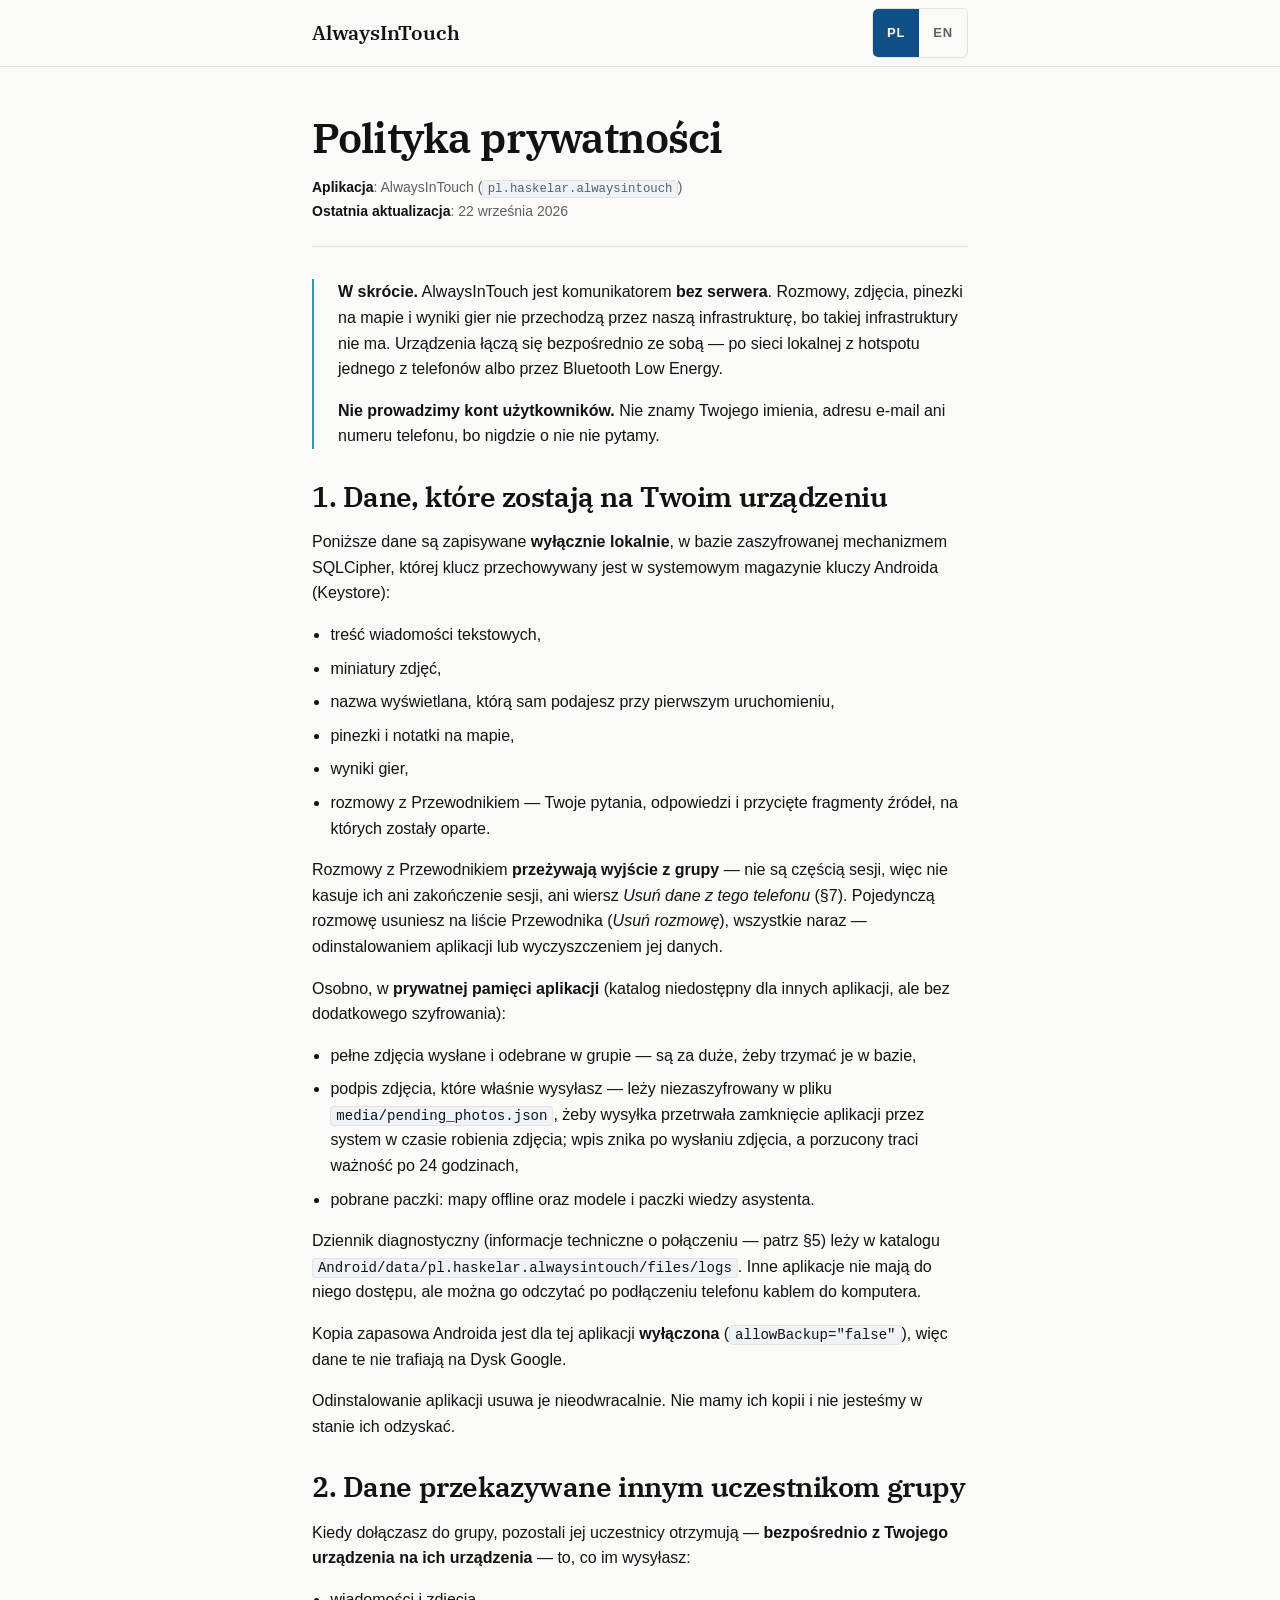
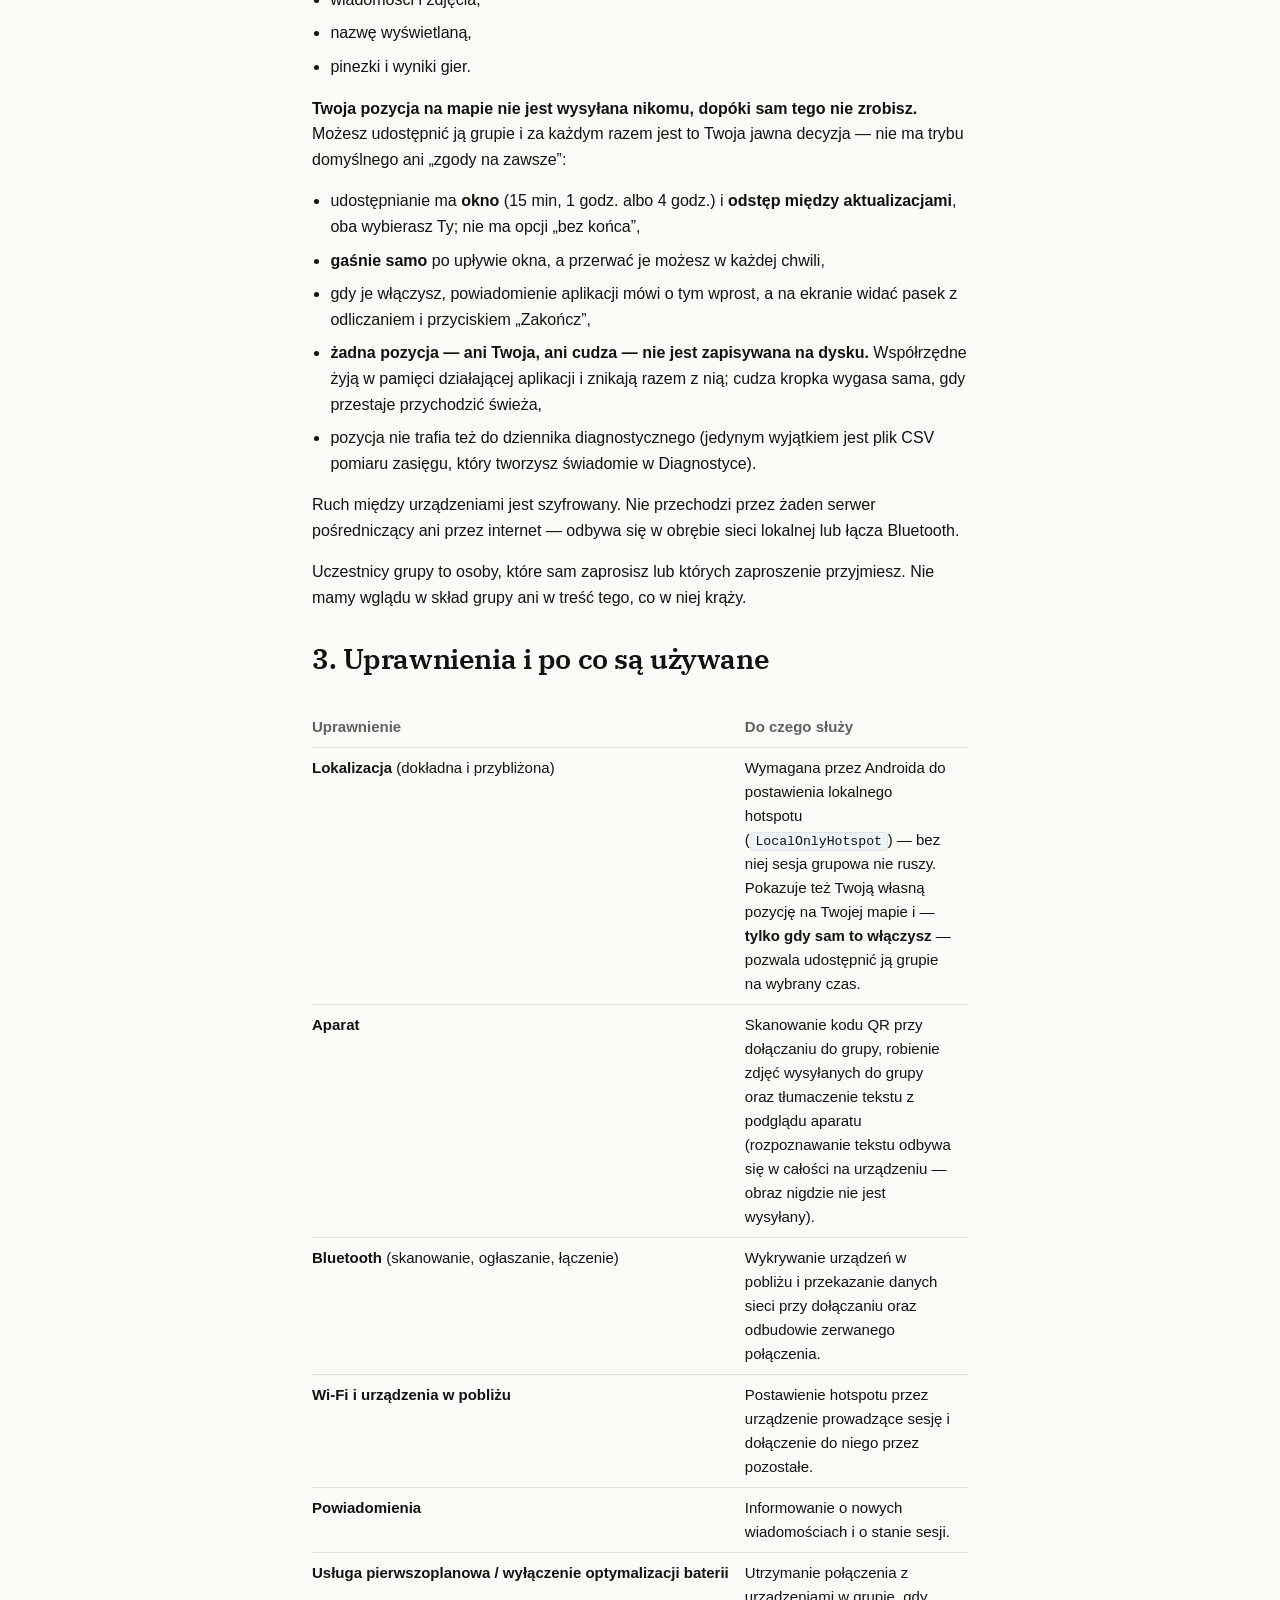
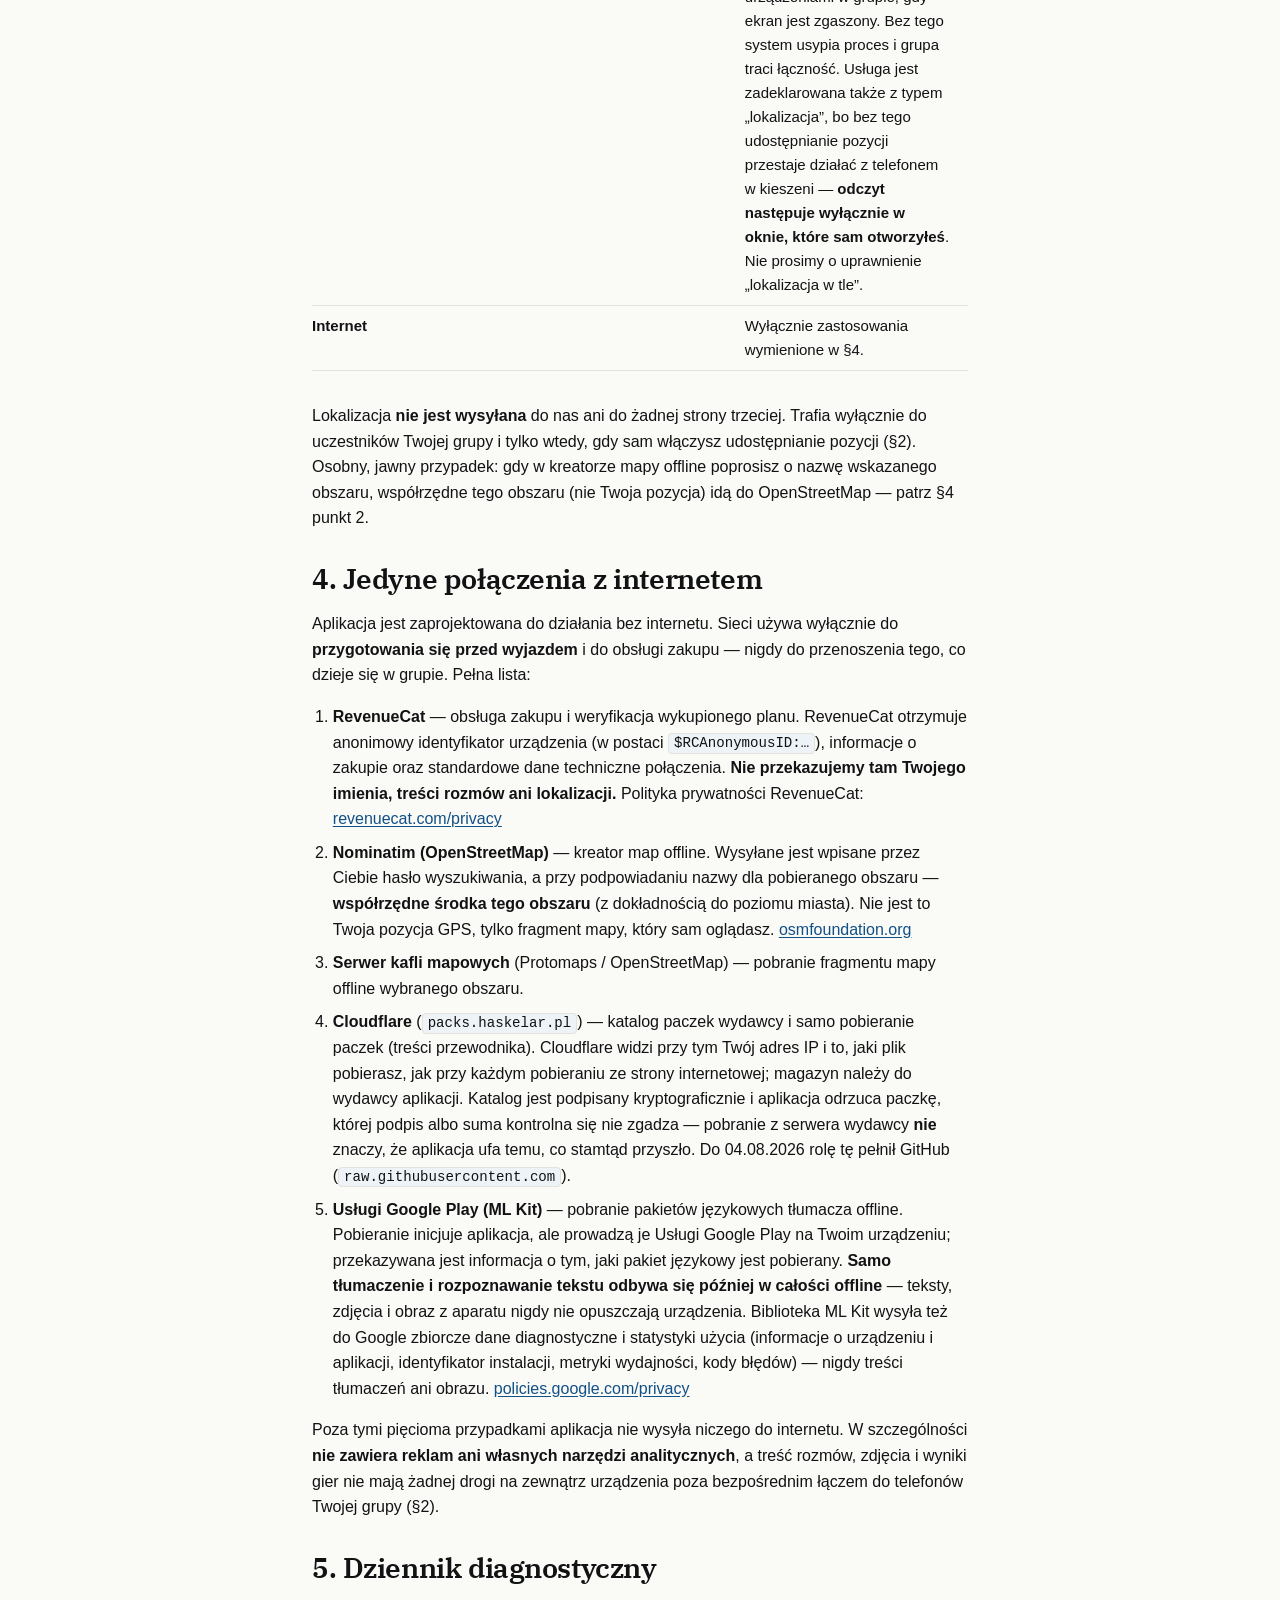
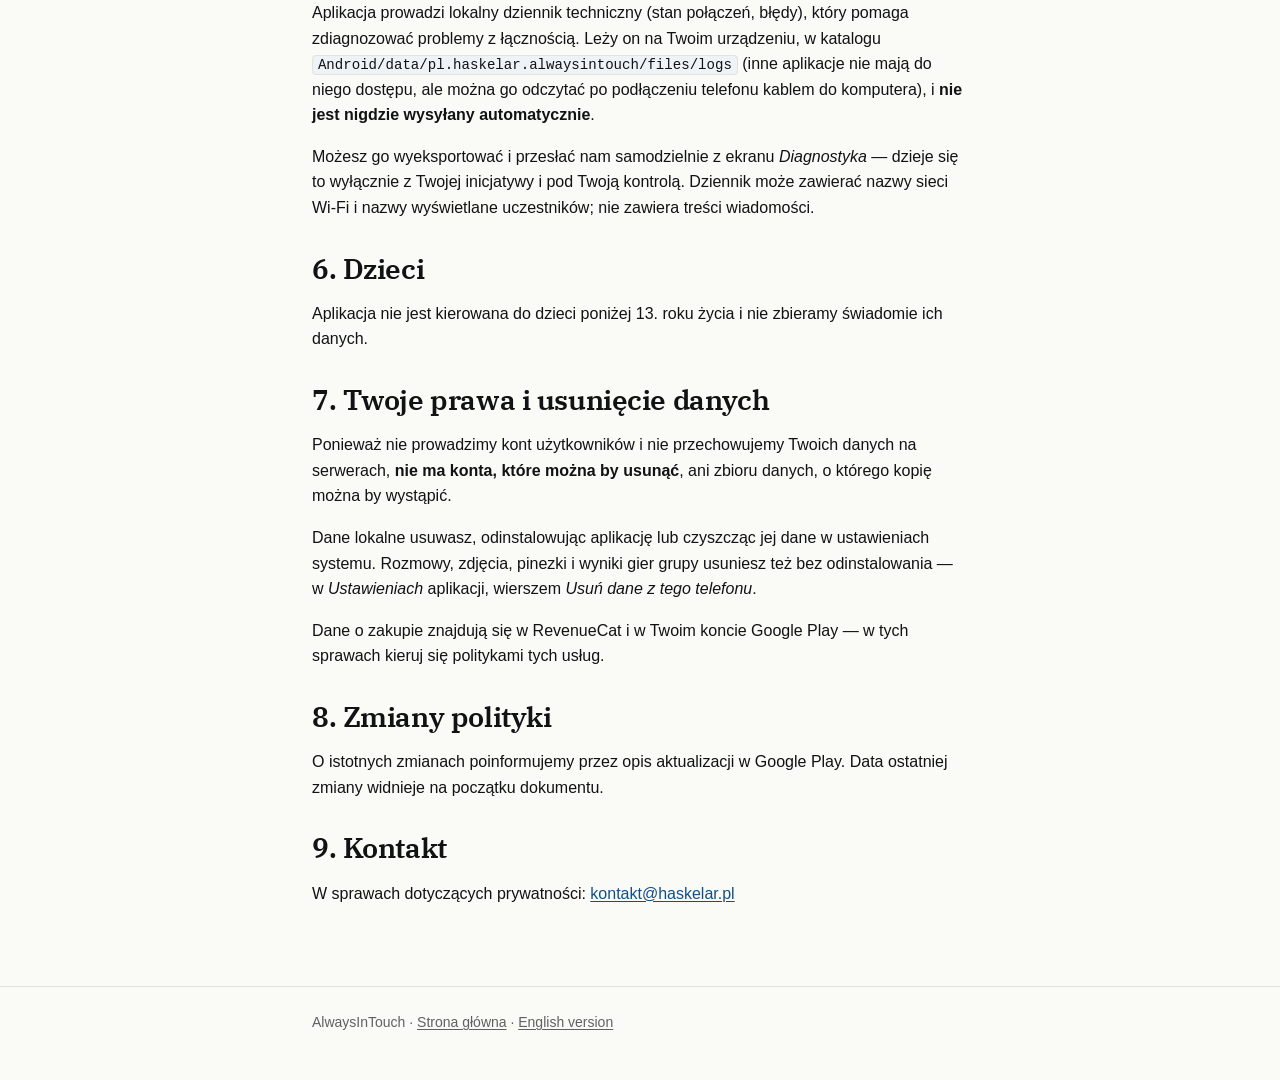
==== commit c4b1ce80: "polityka prywatności: pełna zgodność z PRIVACY.md (22.09.2026) Co-Authored-By: Claude Opus 5 (1M con" ====
--- a/polityka-prywatnosci/index.html
+++ b/polityka-prywatnosci/index.html
@@ -48,7 +48,7 @@
     Androida (Keystore):</p>
     <ul>
       <li>treść wiadomości tekstowych,</li>
-      <li>zdjęcia wysłane i odebrane w grupie,</li>
+      <li>miniatury zdjęć,</li>
       <li>nazwa wyświetlana, którą sam podajesz przy pierwszym uruchomieniu,</li>
       <li>pinezki i notatki na mapie,</li>
       <li>wyniki gier,</li>
@@ -56,18 +56,20 @@
       źródeł, na których zostały oparte.</li>
     </ul>
     <p>Rozmowy z Przewodnikiem <strong>przeżywają wyjście z grupy</strong> — nie są
-    częścią sesji i zakończenie jej ich nie kasuje. Usuwasz je tak samo jak resztę:
-    odinstalowaniem aplikacji lub wyczyszczeniem jej danych.</p>
-    <p>Osobno, poza tą bazą, w <strong>prywatnej pamięci aplikacji</strong> (katalog
-    niedostępny dla innych aplikacji, ale bez dodatkowego szyfrowania):</p>
-    <ul>
+    częścią sesji, więc nie kasuje ich ani zakończenie sesji, ani wiersz <em>Usuń dane
+    z tego telefonu</em> (§7). Pojedynczą rozmowę usuniesz na liście Przewodnika
+    (<em>Usuń rozmowę</em>), wszystkie naraz — odinstalowaniem aplikacji lub
+    wyczyszczeniem jej danych.</p>
+    <p>Osobno, w <strong>prywatnej pamięci aplikacji</strong> (katalog niedostępny dla
+    innych aplikacji, ale bez dodatkowego szyfrowania):</p>
+    <ul>
+      <li>pełne zdjęcia wysłane i odebrane w grupie — są za duże, żeby trzymać je
+      w bazie,</li>
       <li>podpis zdjęcia, które właśnie wysyłasz — leży niezaszyfrowany w pliku
       <code>media/pending_photos.json</code>, żeby wysyłka przetrwała zamknięcie aplikacji
       przez system w czasie robienia zdjęcia; wpis znika po wysłaniu zdjęcia,
       a porzucony traci ważność po 24 godzinach,</li>
-      <li><strong>pobrane przez Ciebie materiały</strong>: mapy offline, paczki wiedzy
-      Przewodnika i jego model. To treść, którą pobierasz, a nie dane o Tobie — nie
-      zawierają niczego, co powstało z Twojego użycia aplikacji.</li>
+      <li>pobrane paczki: mapy offline oraz modele i paczki wiedzy asystenta.</li>
     </ul>
     <p>Dziennik diagnostyczny (informacje techniczne o połączeniu — patrz §5) leży
     w katalogu <code>Android/data/pl.haskelar.alwaysintouch/files/logs</code>. Inne aplikacje
@@ -84,15 +86,25 @@
     <ul>
       <li>wiadomości i zdjęcia,</li>
       <li>nazwę wyświetlaną,</li>
-      <li>Twoją pozycję na mapie grupy, jeśli włączysz jej udostępnianie,</li>
       <li>pinezki i wyniki gier.</li>
     </ul>
-    <p><strong>Udostępnianie pozycji nie ma stanu domyślnego ani trybu ciągłego.</strong>
-    Każde udostępnienie jest osobną, jawną decyzją: wybierasz, jak często pozycja ma
-    być wysyłana i przez jaki czas — <strong>najdłużej cztery godziny</strong> — po czym
-    wygasa samo. Pozycje <strong>nie są zapisywane na żadnym urządzeniu</strong>: ani
-    Twoja u innych, ani cudze u Ciebie. Żyją w pamięci działającej aplikacji i znikają
-    razem z sesją.</p>
+    <p><strong>Twoja pozycja na mapie nie jest wysyłana nikomu, dopóki sam tego nie
+    zrobisz.</strong> Możesz udostępnić ją grupie i za każdym razem jest to Twoja jawna
+    decyzja — nie ma trybu domyślnego ani „zgody na zawsze”:</p>
+    <ul>
+      <li>udostępnianie ma <strong>okno</strong> (15 min, 1 godz. albo 4 godz.)
+      i <strong>odstęp między aktualizacjami</strong>, oba wybierasz Ty; nie ma opcji
+      „bez końca”,</li>
+      <li><strong>gaśnie samo</strong> po upływie okna, a przerwać je możesz w każdej
+      chwili,</li>
+      <li>gdy je włączysz, powiadomienie aplikacji mówi o tym wprost, a na ekranie widać
+      pasek z odliczaniem i przyciskiem „Zakończ”,</li>
+      <li><strong>żadna pozycja — ani Twoja, ani cudza — nie jest zapisywana na
+      dysku.</strong> Współrzędne żyją w pamięci działającej aplikacji i znikają razem
+      z nią; cudza kropka wygasa sama, gdy przestaje przychodzić świeża,</li>
+      <li>pozycja nie trafia też do dziennika diagnostycznego (jedynym wyjątkiem jest
+      plik CSV pomiaru zasięgu, który tworzysz świadomie w Diagnostyce).</li>
+    </ul>
     <p>Ruch między urządzeniami jest szyfrowany. Nie przechodzi przez żaden serwer
     pośredniczący ani przez internet — odbywa się w obrębie sieci lokalnej lub łącza
     Bluetooth.</p>
@@ -109,13 +121,15 @@
         <tr>
           <td><strong>Lokalizacja</strong> (dokładna i przybliżona)</td>
           <td>Wymagana przez Androida do postawienia lokalnego hotspotu
-          (<code>LocalOnlyHotspot</code>) — bez niej sesja grupowa nie ruszy. Dodatkowo
-          pokazuje Twoją pozycję na mapie grupy, jeśli sam to włączysz.</td>
+          (<code>LocalOnlyHotspot</code>) — bez niej sesja grupowa nie ruszy. Pokazuje też
+          Twoją własną pozycję na Twojej mapie i — <strong>tylko gdy sam to włączysz</strong>
+          — pozwala udostępnić ją grupie na wybrany czas.</td>
         </tr>
         <tr>
           <td><strong>Aparat</strong></td>
-          <td>Skanowanie kodu QR przy dołączaniu do grupy oraz robienie zdjęć wysyłanych
-          do grupy.</td>
+          <td>Skanowanie kodu QR przy dołączaniu do grupy, robienie zdjęć wysyłanych
+          do grupy oraz tłumaczenie tekstu z podglądu aparatu (rozpoznawanie tekstu
+          odbywa się w całości na urządzeniu — obraz nigdzie nie jest wysyłany).</td>
         </tr>
         <tr>
           <td><strong>Bluetooth</strong> (skanowanie, ogłaszanie, łączenie)</td>
@@ -134,13 +148,10 @@
         <tr>
           <td><strong>Usługa pierwszoplanowa / wyłączenie optymalizacji baterii</strong></td>
           <td>Utrzymanie połączenia z urządzeniami w grupie, gdy ekran jest zgaszony.
-          Bez tego system usypia proces i grupa traci łączność.</td>
-        </tr>
-        <tr>
-          <td><strong>Podłączona płytka radiowa</strong> (USB)</td>
-          <td>Tryb dalekiego zasięgu, jeśli podłączysz własną płytkę. Zgody na dostęp
-          do konkretnego urządzenia udziela system przy podłączeniu. Bez płytki
-          uprawnienie nie jest do niczego używane.</td>
+          Bez tego system usypia proces i grupa traci łączność. Usługa jest zadeklarowana
+          także z typem „lokalizacja”, bo bez tego udostępnianie pozycji przestaje działać
+          z telefonem w kieszeni — <strong>odczyt następuje wyłącznie w oknie, które sam
+          otworzyłeś</strong>. Nie prosimy o uprawnienie „lokalizacja w tle”.</td>
         </tr>
         <tr>
           <td><strong>Internet</strong></td>
@@ -156,8 +167,9 @@
     idą do OpenStreetMap — patrz §4 punkt 2.</p>
 
     <h2>4. Jedyne połączenia z internetem</h2>
-    <p>Aplikacja jest zaprojektowana do działania bez internetu. Łączy się z siecią
-    w pięciu sytuacjach, wszystkich zwykle <strong>przed wyjazdem</strong>:</p>
+    <p>Aplikacja jest zaprojektowana do działania bez internetu. Sieci używa wyłącznie
+    do <strong>przygotowania się przed wyjazdem</strong> i do obsługi zakupu — nigdy do
+    przenoszenia tego, co dzieje się w grupie. Pełna lista:</p>
     <ol>
       <li><strong>RevenueCat</strong> — obsługa zakupu i weryfikacja wykupionego planu.
       RevenueCat otrzymuje anonimowy identyfikator urządzenia (w postaci
@@ -170,27 +182,30 @@
       obszaru — <strong>współrzędne środka tego obszaru</strong> (z dokładnością do poziomu
       miasta). Nie jest to Twoja pozycja GPS, tylko fragment mapy, który sam oglądasz.
       <a href="https://osmfoundation.org/wiki/Privacy_Policy" rel="noopener">osmfoundation.org</a></li>
-      <li><strong>Serwer kafli mapowych</strong> — pobranie paczki mapy offline wybranego
-      obszaru.</li>
-      <li><strong><code>packs.haskelar.pl</code></strong> (Cloudflare R2, nasz adres) —
-      pobranie katalogu materiałów oraz tego, co z niego wybierzesz: paczek wiedzy
-      Przewodnika i jego modelu. Serwer otrzymuje standardowe dane połączenia (adres IP,
-      nagłówki przeglądarki plików) i informację o tym, który plik pobierasz.
-      <strong>Nie wysyłamy tam Twojego imienia, treści rozmów, pytań do Przewodnika
-      ani lokalizacji.</strong> Katalog jest podpisany kluczem wydawcy i aplikacja
-      odrzuca go, jeśli podpis się nie zgadza.</li>
+      <li><strong>Serwer kafli mapowych</strong> (Protomaps / OpenStreetMap) — pobranie
+      fragmentu mapy offline wybranego obszaru.</li>
+      <li><strong>Cloudflare</strong> (<code>packs.haskelar.pl</code>) — katalog paczek
+      wydawcy i samo pobieranie paczek (treści przewodnika). Cloudflare widzi przy tym
+      Twój adres IP i to, jaki plik pobierasz, jak przy każdym pobieraniu ze strony
+      internetowej; magazyn należy do wydawcy aplikacji. Katalog jest podpisany
+      kryptograficznie i aplikacja odrzuca paczkę, której podpis albo suma kontrolna się
+      nie zgadza — pobranie z serwera wydawcy <strong>nie</strong> znaczy, że aplikacja
+      ufa temu, co stamtąd przyszło. Do 04.08.2026 rolę tę pełnił GitHub
+      (<code>raw.githubusercontent.com</code>).</li>
       <li><strong>Usługi Google Play (ML Kit)</strong> — pobranie pakietów językowych
-      tłumacza. Pobieranie prowadzi Google na Twoim urządzeniu; do Google trafia
-      informacja o tym, który pakiet językowy pobierasz, wraz ze standardowymi danymi
-      Twojego konta Google i urządzenia. <strong>Samo tłumaczenie odbywa się później
-      wyłącznie na telefonie</strong> — tłumaczony tekst nigdzie nie jest wysyłany.
-      Biblioteka ML Kit wysyła też do Google zbiorcze dane diagnostyczne i statystyki
+      tłumacza offline. Pobieranie inicjuje aplikacja, ale prowadzą je Usługi Google Play
+      na Twoim urządzeniu; przekazywana jest informacja o tym, jaki pakiet językowy jest
+      pobierany. <strong>Samo tłumaczenie i rozpoznawanie tekstu odbywa się później
+      w całości offline</strong> — teksty, zdjęcia i obraz z aparatu nigdy nie opuszczają
+      urządzenia. Biblioteka ML Kit wysyła też do Google zbiorcze dane diagnostyczne i statystyki
       użycia (informacje o urządzeniu i aplikacji, identyfikator instalacji, metryki
       wydajności, kody błędów) — nigdy treści tłumaczeń ani obrazu.
       <a href="https://policies.google.com/privacy" rel="noopener">policies.google.com/privacy</a></li>
     </ol>
     <p>Poza tymi pięcioma przypadkami aplikacja nie wysyła niczego do internetu.
-    W szczególności <strong>nie zawiera reklam ani własnych narzędzi analitycznych</strong>.</p>
+    W szczególności <strong>nie zawiera reklam ani własnych narzędzi analitycznych</strong>,
+    a treść rozmów, zdjęcia i wyniki gier nie mają żadnej drogi na zewnątrz urządzenia
+    poza bezpośrednim łączem do telefonów Twojej grupy (§2).</p>
 
     <h2>5. Dziennik diagnostyczny</h2>
     <p>Aplikacja prowadzi lokalny dziennik techniczny (stan połączeń, błędy), który pomaga
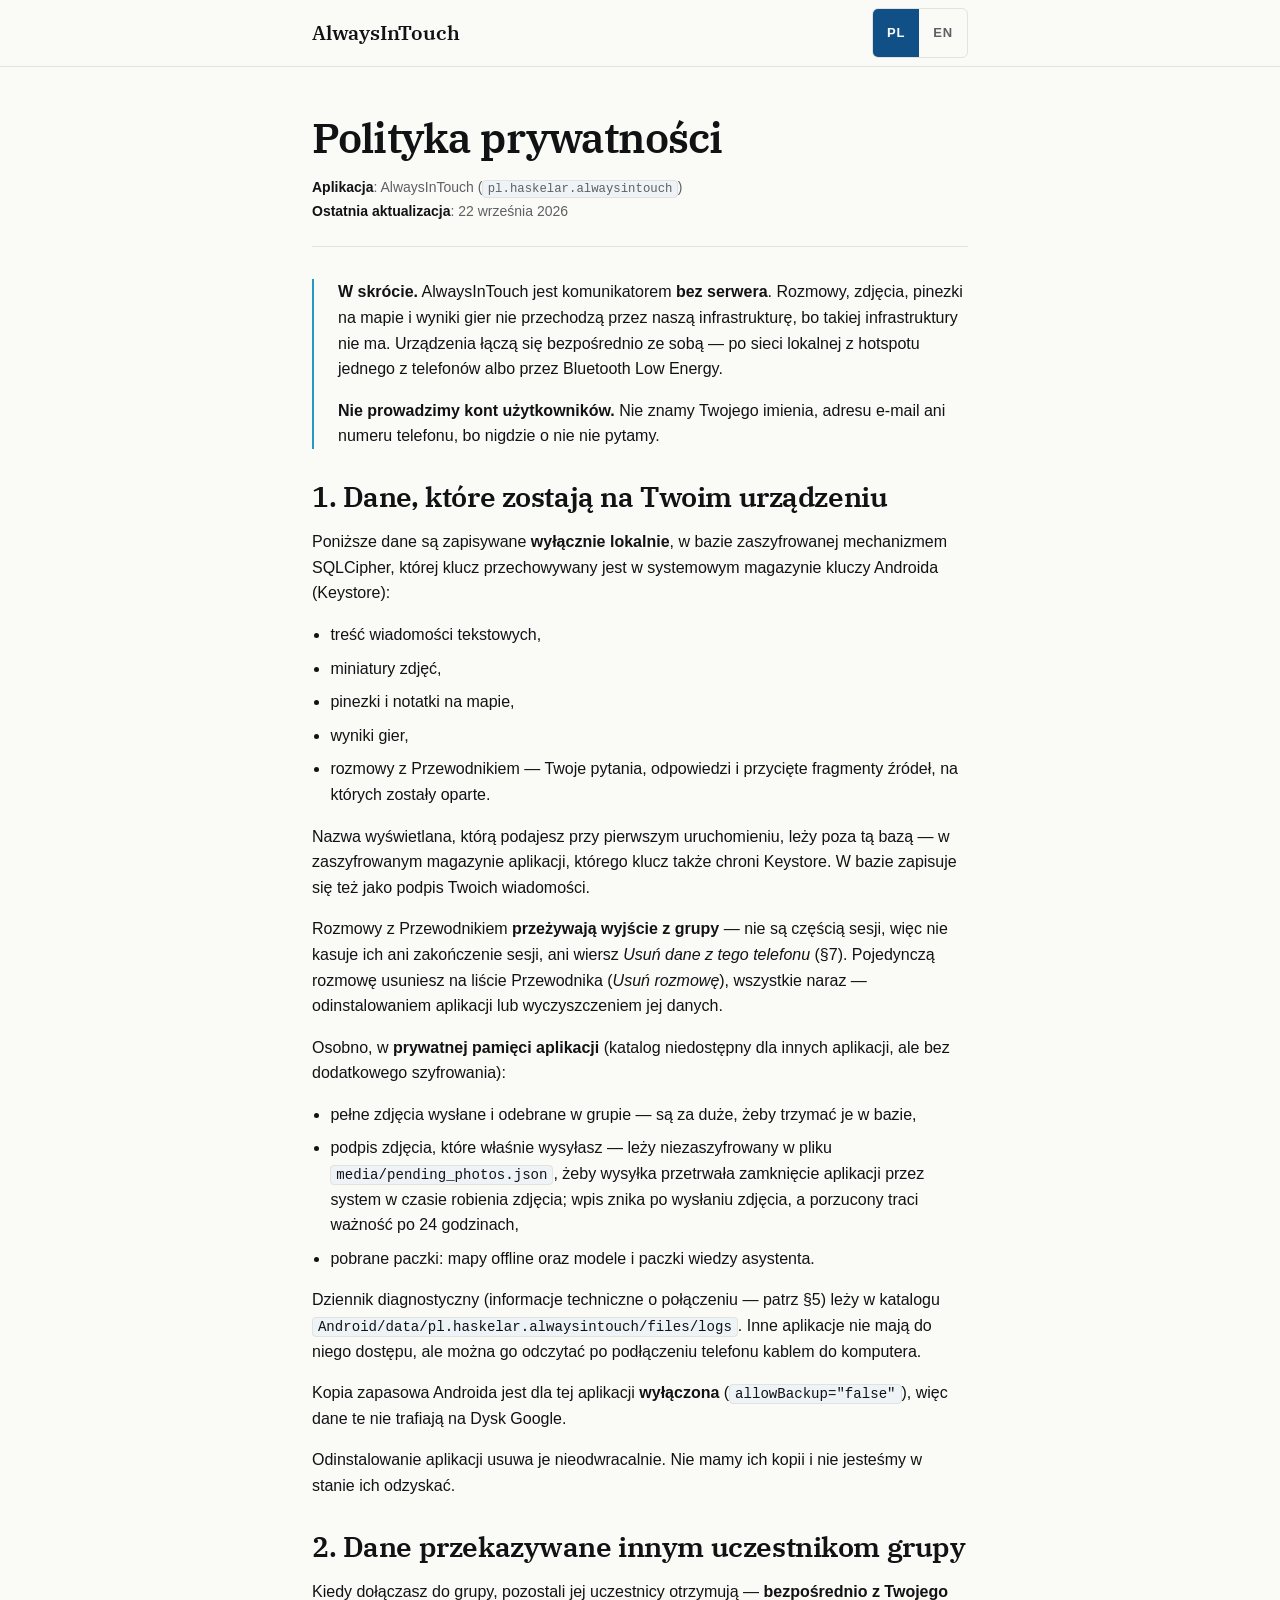
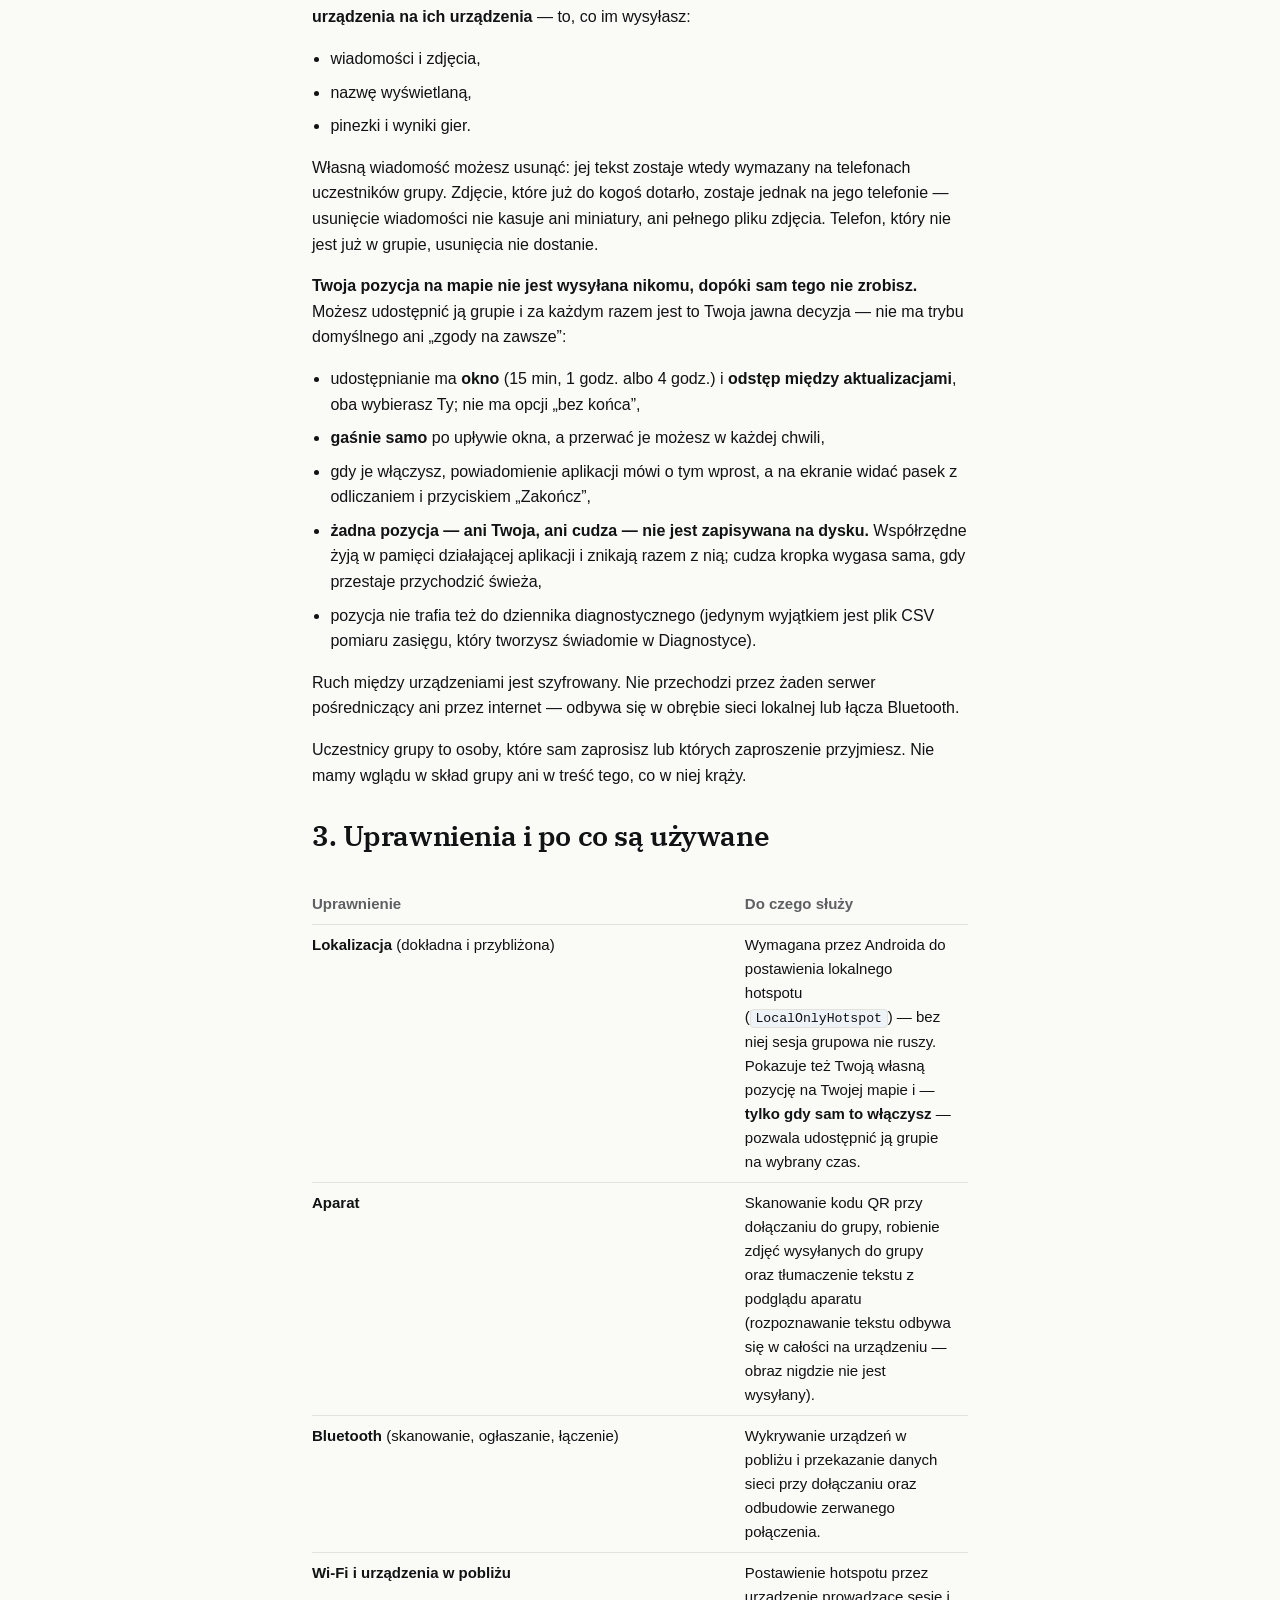
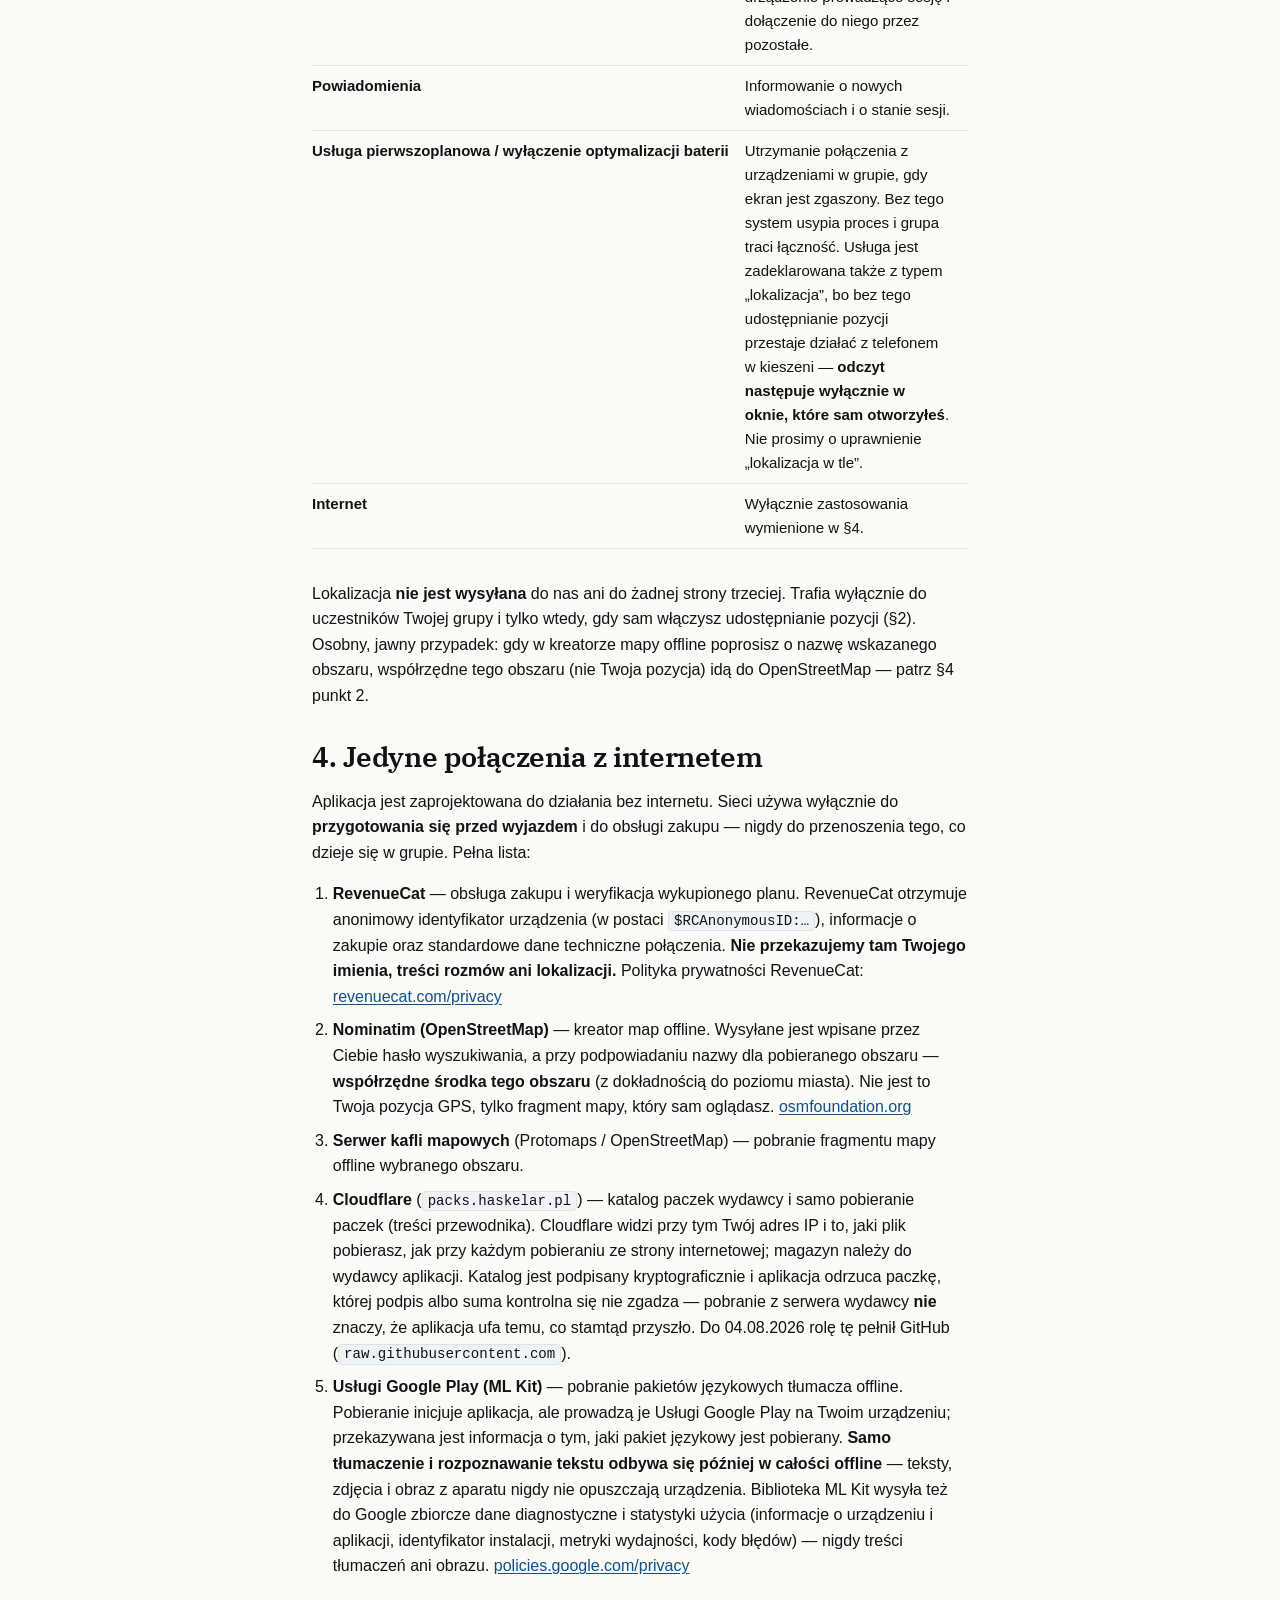
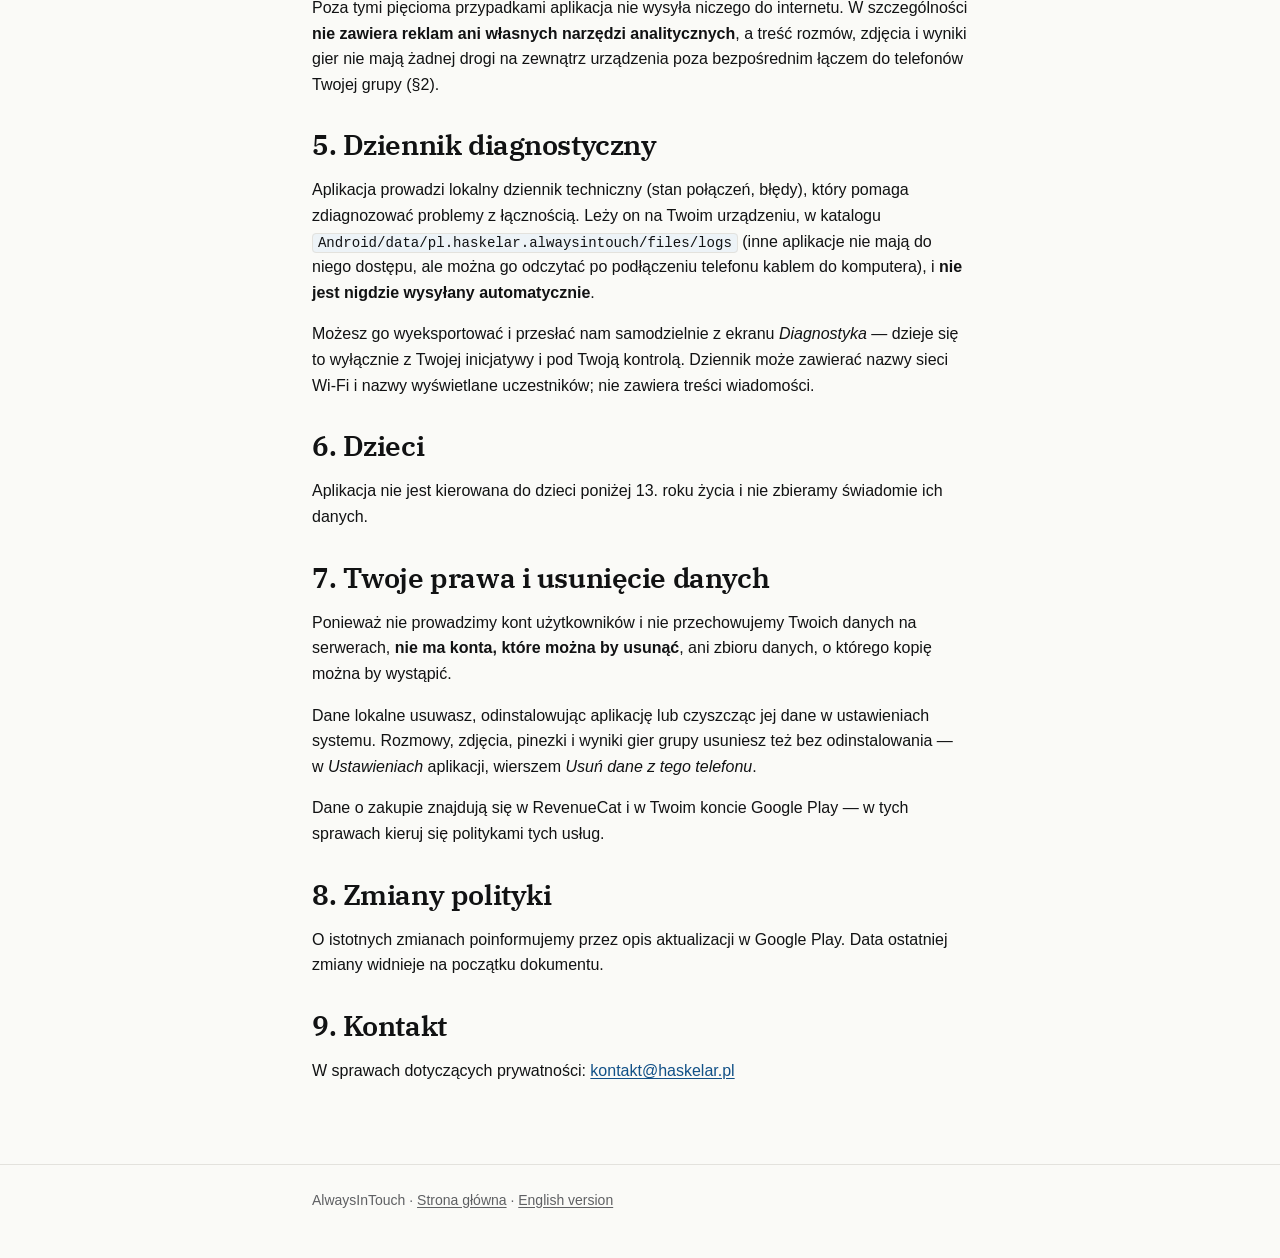
==== commit 158c0457: "polityka prywatności: imię w zaszyfrowanym magazynie, co znaczy usunięcie wiadomości (22.09.2026) Co" ====
--- a/polityka-prywatnosci/index.html
+++ b/polityka-prywatnosci/index.html
@@ -49,12 +49,14 @@
     <ul>
       <li>treść wiadomości tekstowych,</li>
       <li>miniatury zdjęć,</li>
-      <li>nazwa wyświetlana, którą sam podajesz przy pierwszym uruchomieniu,</li>
       <li>pinezki i notatki na mapie,</li>
       <li>wyniki gier,</li>
       <li>rozmowy z Przewodnikiem — Twoje pytania, odpowiedzi i przycięte fragmenty
       źródeł, na których zostały oparte.</li>
     </ul>
+    <p>Nazwa wyświetlana, którą podajesz przy pierwszym uruchomieniu, leży poza tą
+    bazą — w zaszyfrowanym magazynie aplikacji, którego klucz także chroni
+    Keystore. W bazie zapisuje się też jako podpis Twoich wiadomości.</p>
     <p>Rozmowy z Przewodnikiem <strong>przeżywają wyjście z grupy</strong> — nie są
     częścią sesji, więc nie kasuje ich ani zakończenie sesji, ani wiersz <em>Usuń dane
     z tego telefonu</em> (§7). Pojedynczą rozmowę usuniesz na liście Przewodnika
@@ -88,6 +90,10 @@
       <li>nazwę wyświetlaną,</li>
       <li>pinezki i wyniki gier.</li>
     </ul>
+    <p>Własną wiadomość możesz usunąć: jej tekst zostaje wtedy wymazany na telefonach
+    uczestników grupy. Zdjęcie, które już do kogoś dotarło, zostaje jednak na jego
+    telefonie — usunięcie wiadomości nie kasuje ani miniatury, ani pełnego pliku
+    zdjęcia. Telefon, który nie jest już w grupie, usunięcia nie dostanie.</p>
     <p><strong>Twoja pozycja na mapie nie jest wysyłana nikomu, dopóki sam tego nie
     zrobisz.</strong> Możesz udostępnić ją grupie i za każdym razem jest to Twoja jawna
     decyzja — nie ma trybu domyślnego ani „zgody na zawsze”:</p>
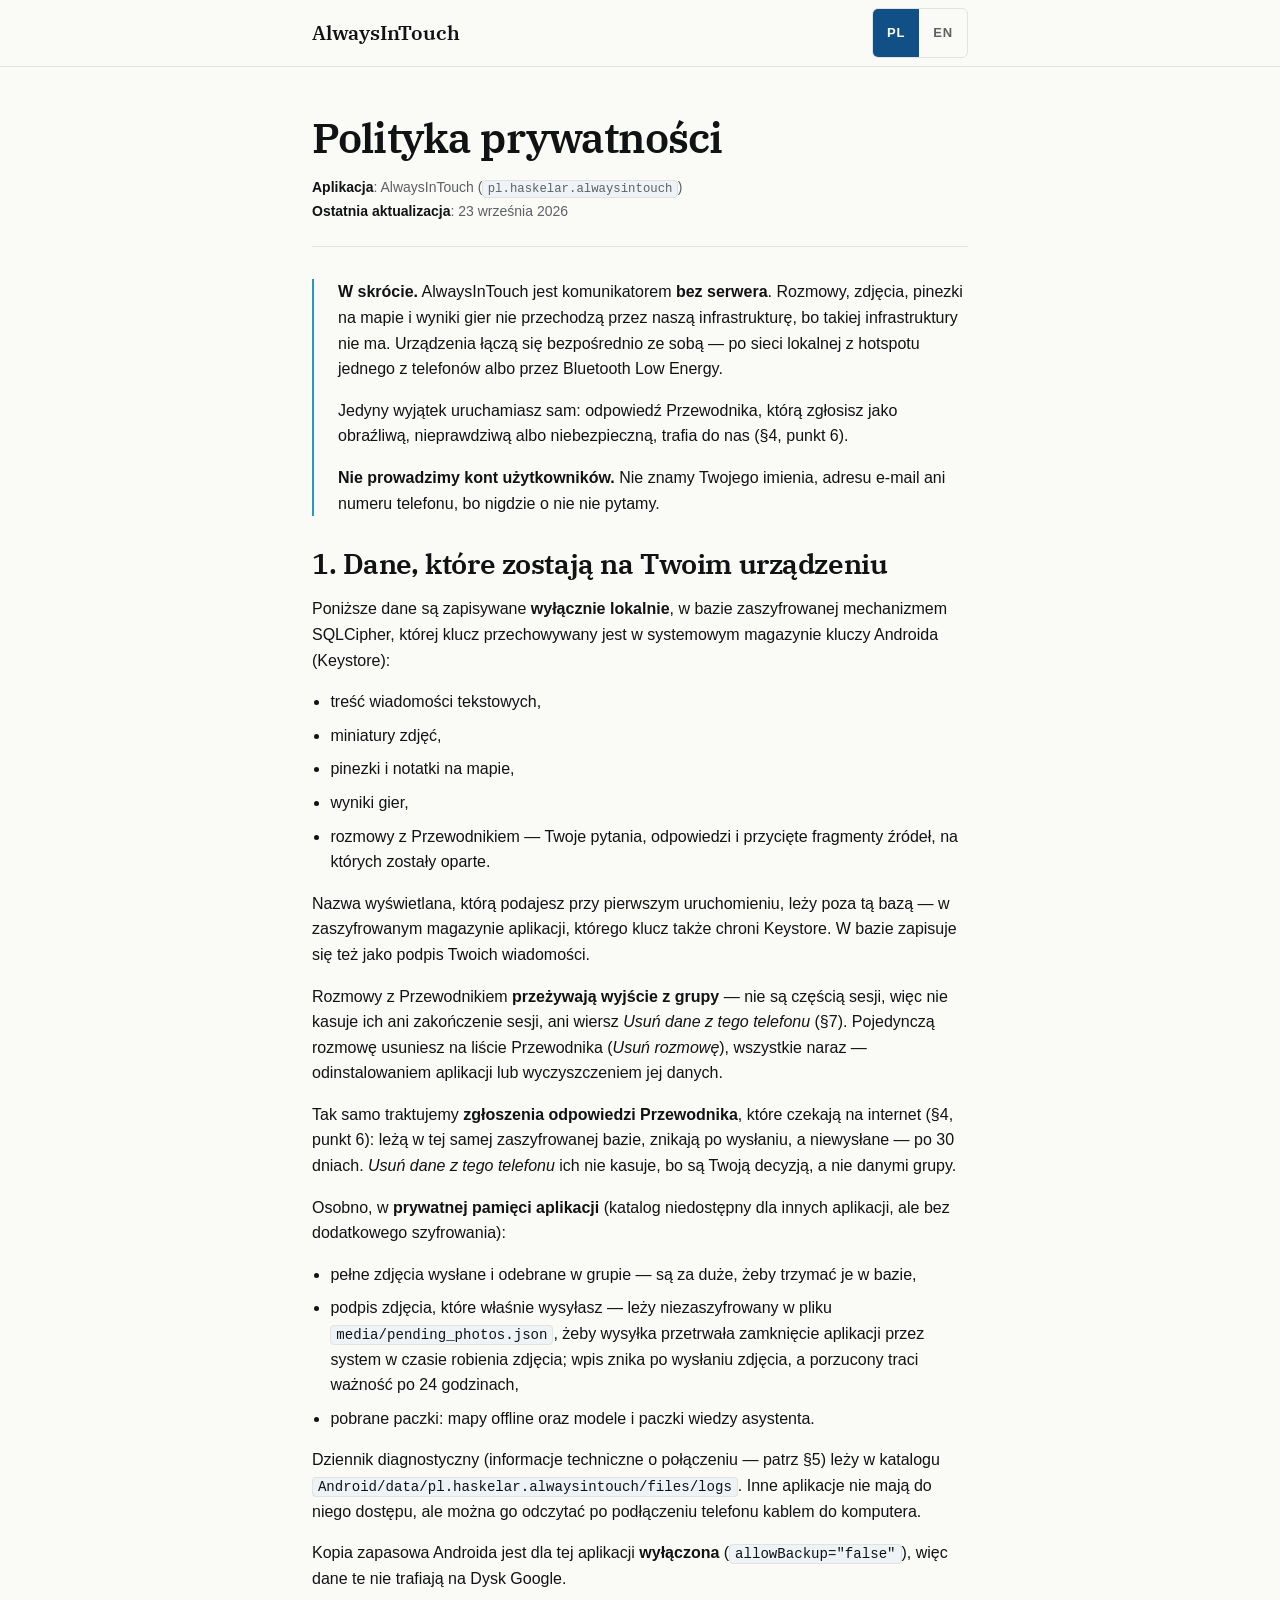
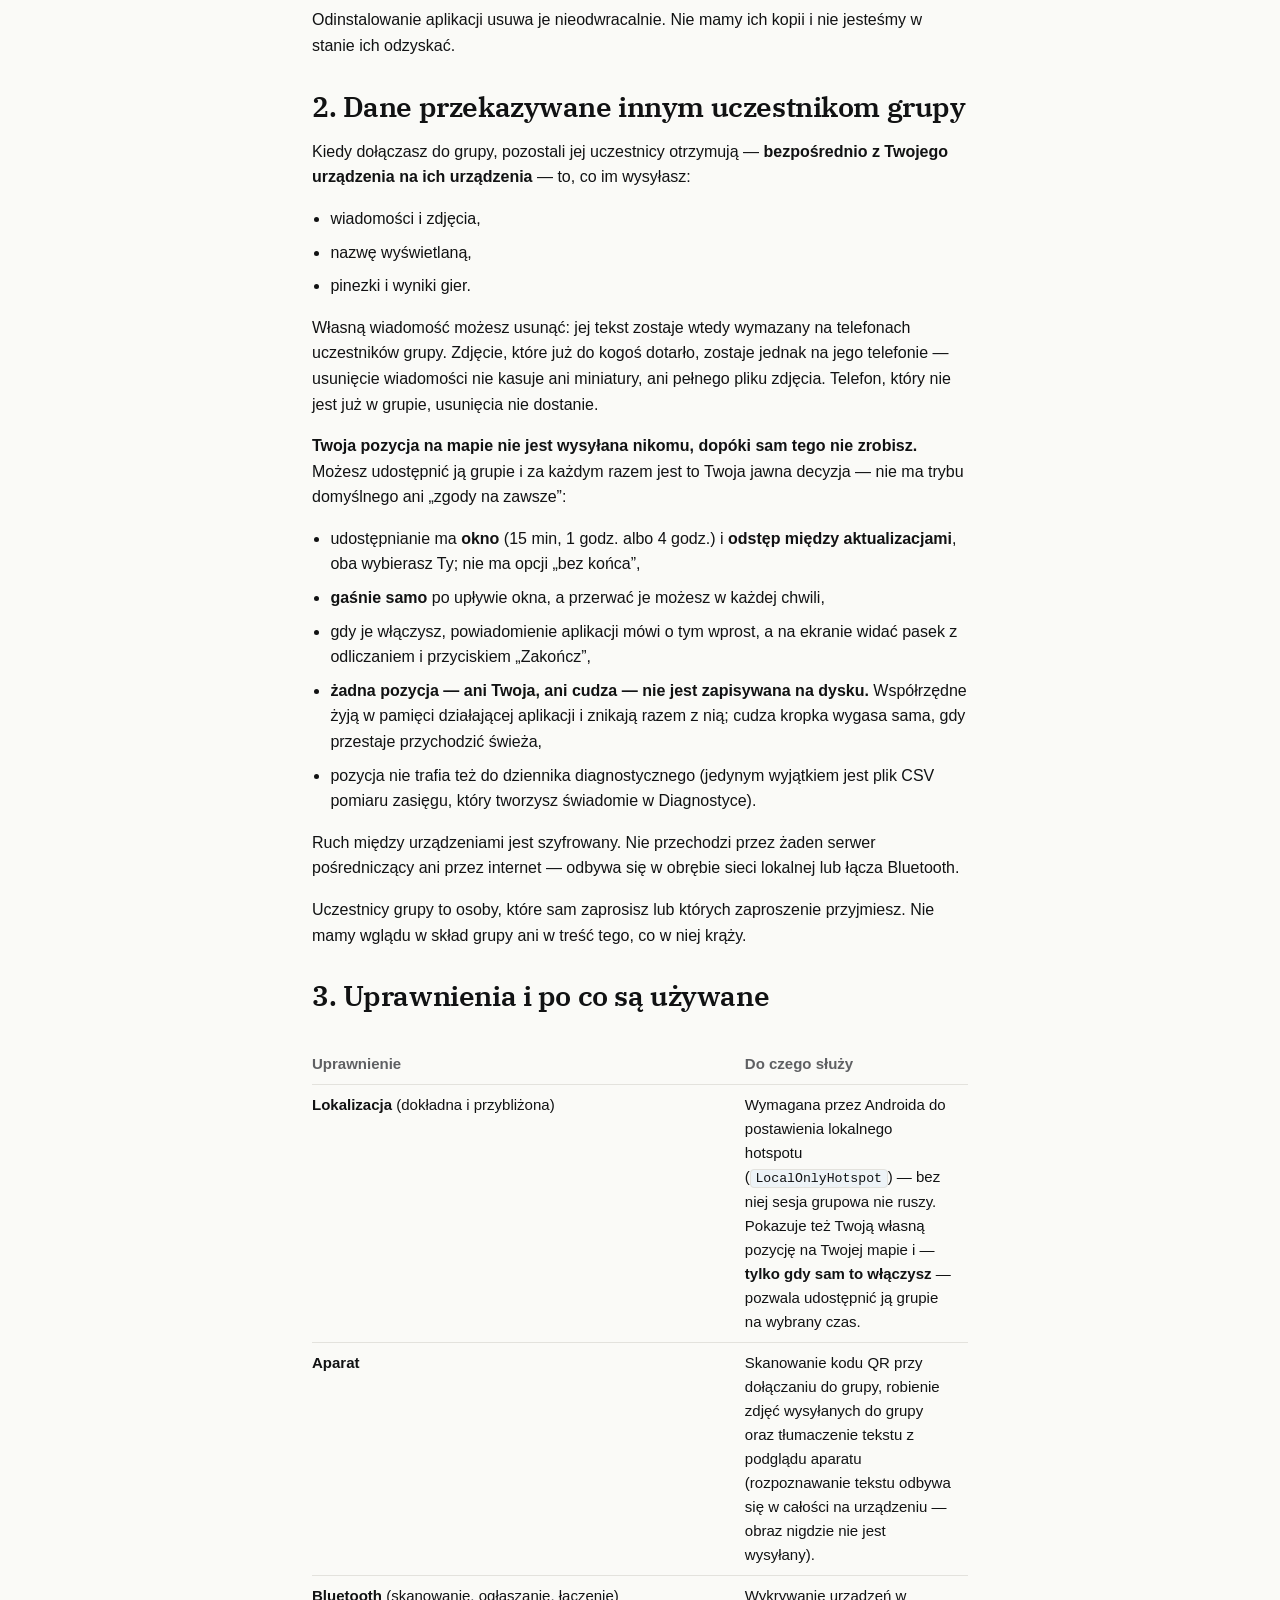
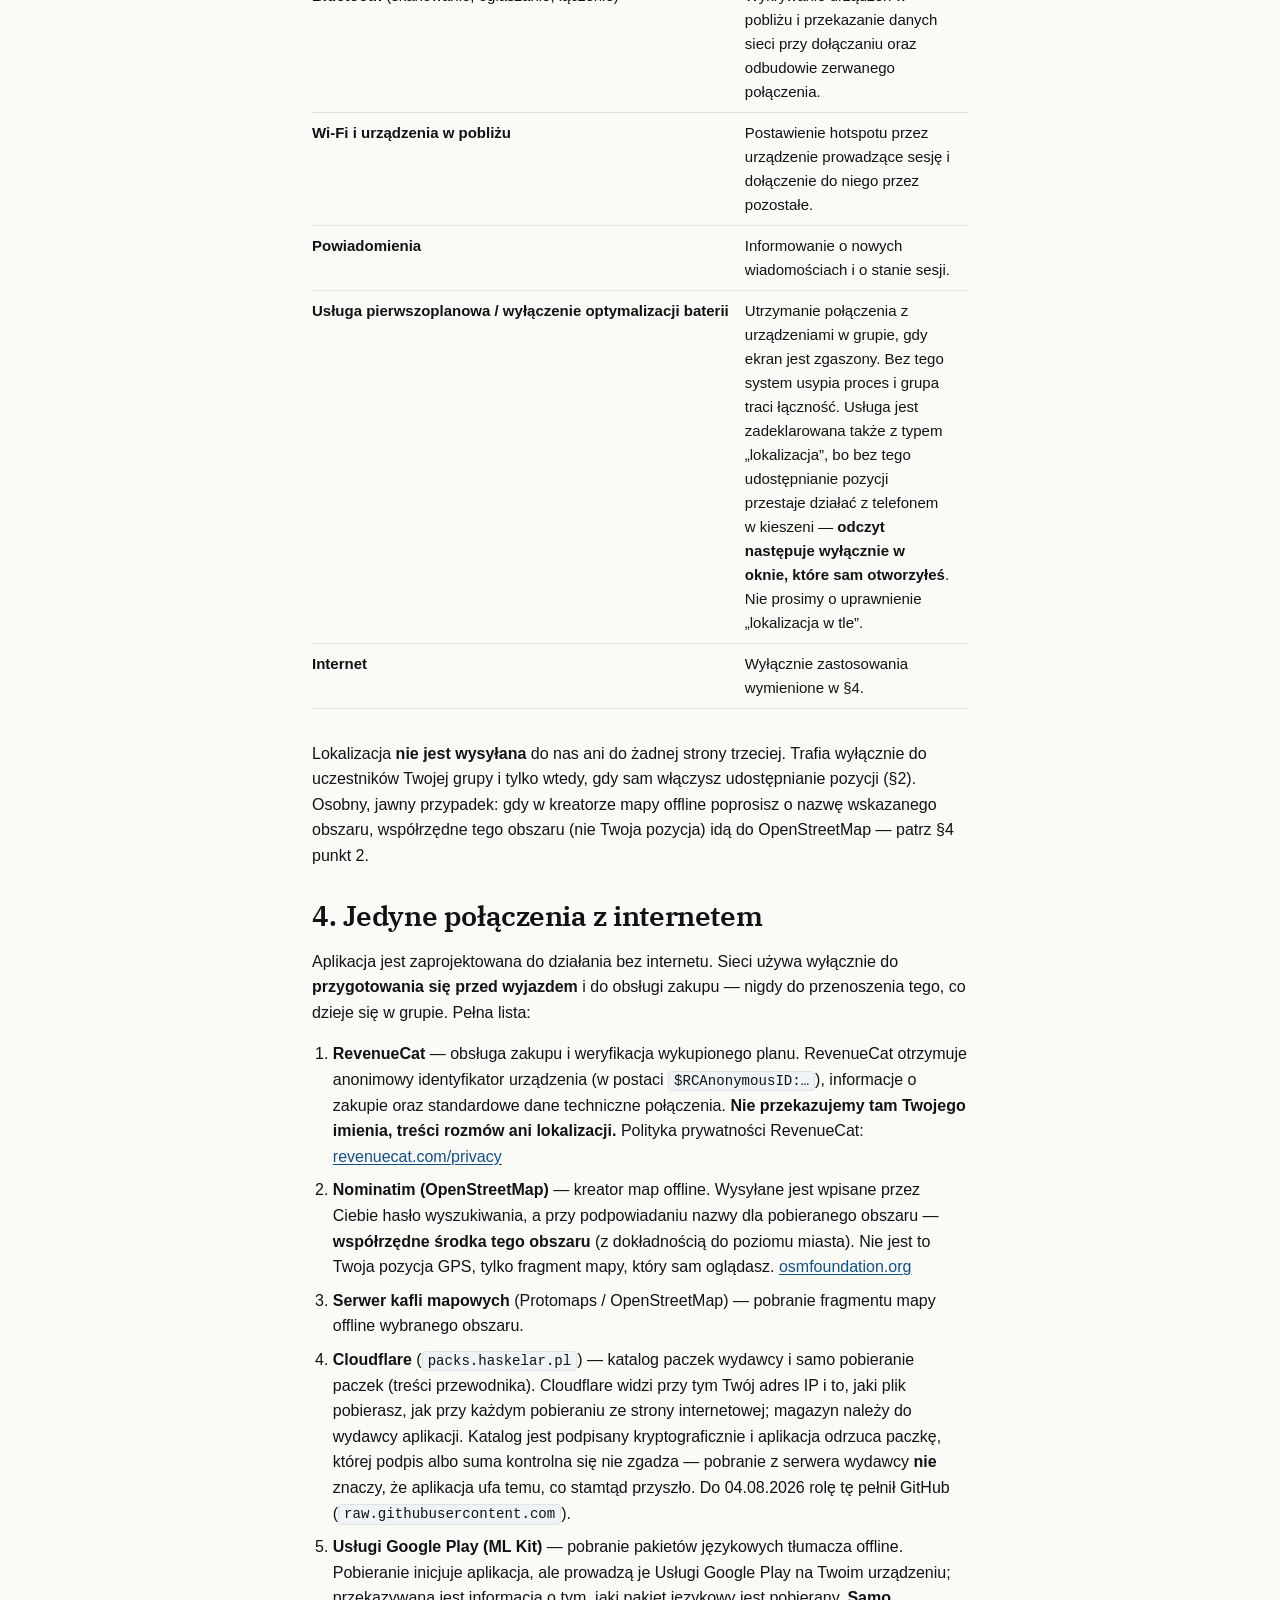
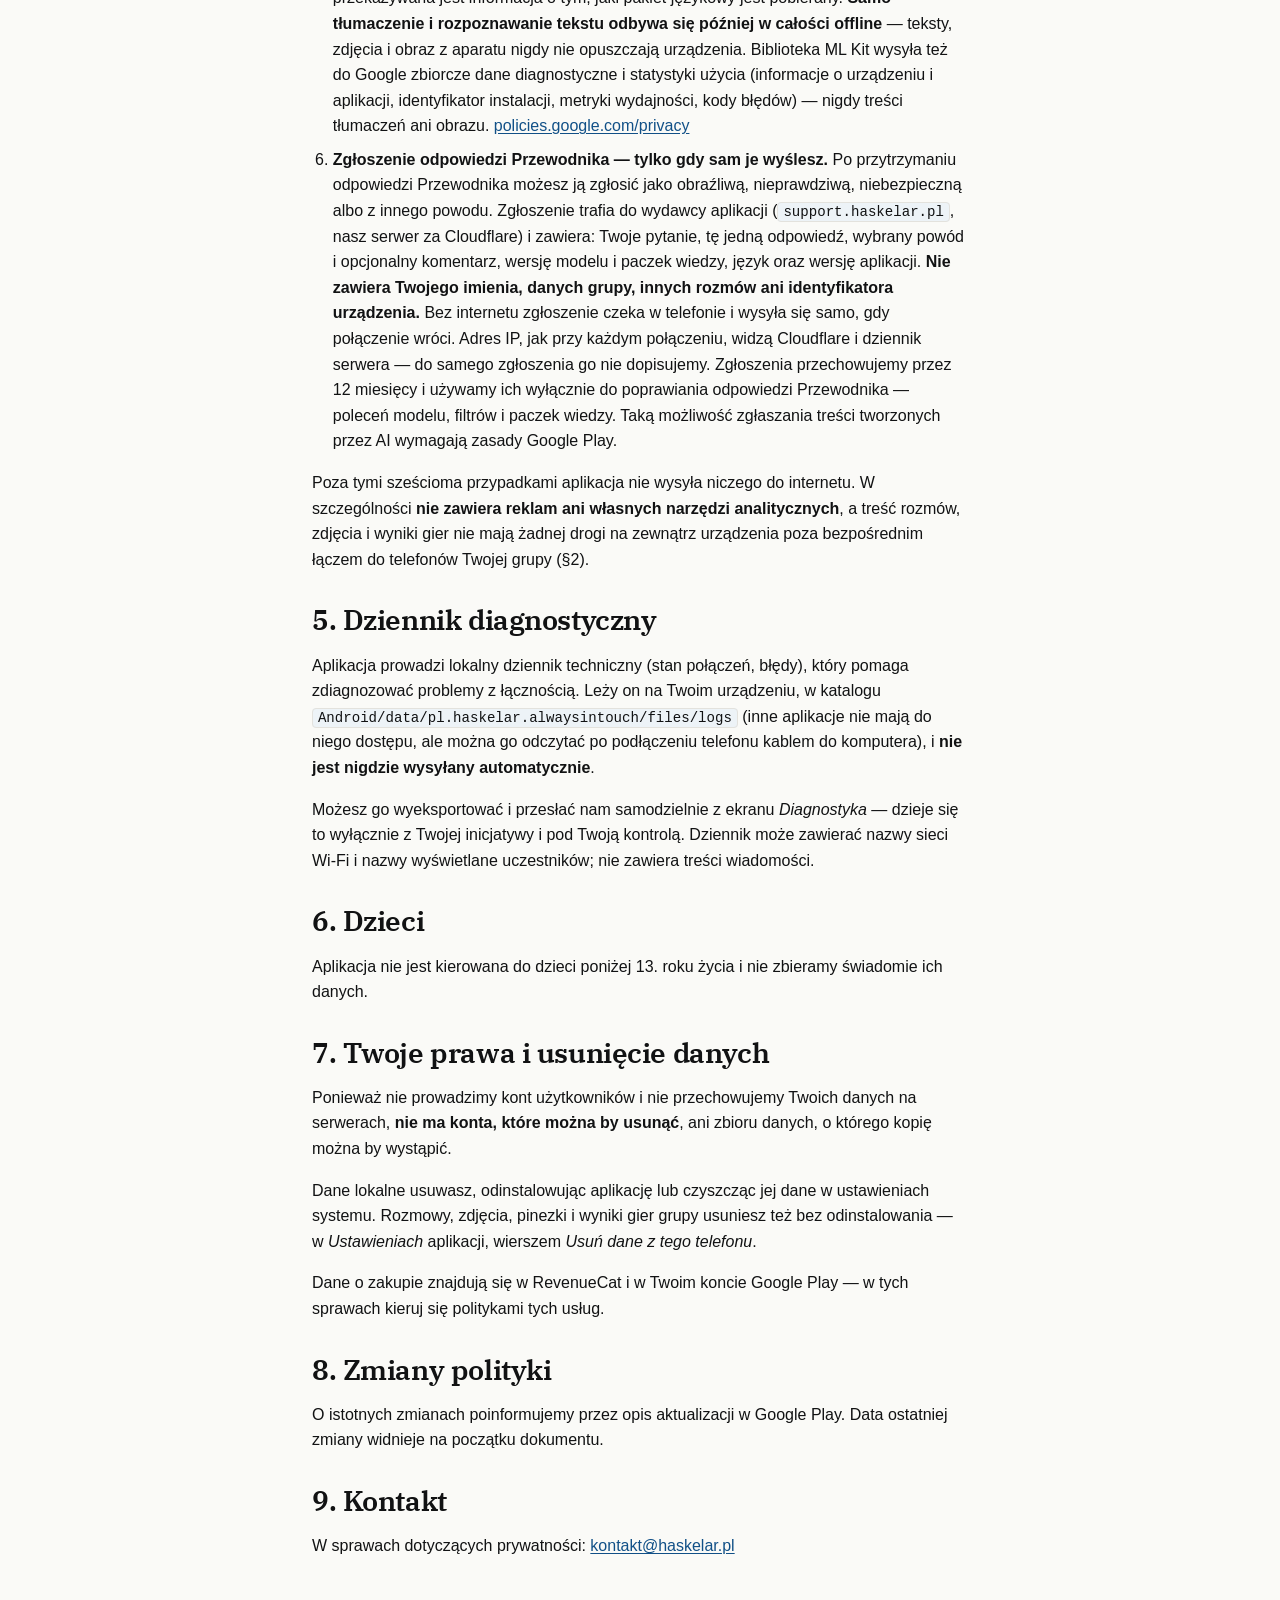
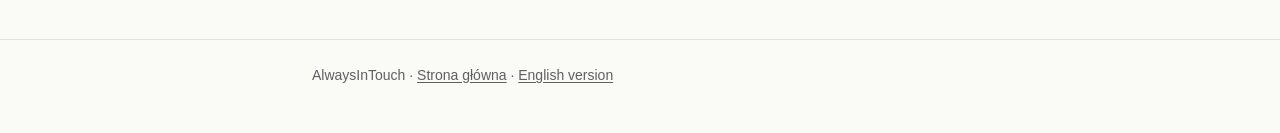
==== commit e0b4b790: "polityka prywatności: zgłoszenie odpowiedzi Przewodnika (23.09.2026) Co-Authored-By: Claude Opus 5.5" ====
--- a/polityka-prywatnosci/index.html
+++ b/polityka-prywatnosci/index.html
@@ -29,7 +29,7 @@
     <h1>Polityka prywatności</h1>
     <p class="meta">
       <strong>Aplikacja</strong>: AlwaysInTouch (<code>pl.haskelar.alwaysintouch</code>)<br>
-      <strong>Ostatnia aktualizacja</strong>: 22 września 2026
+      <strong>Ostatnia aktualizacja</strong>: 23 września 2026
     </p>
 
     <div class="card tldr">
@@ -38,6 +38,8 @@
       infrastrukturę, bo takiej infrastruktury nie ma. Urządzenia łączą się bezpośrednio
       ze sobą — po sieci lokalnej z hotspotu jednego z telefonów albo przez Bluetooth
       Low Energy.</p>
+      <p>Jedyny wyjątek uruchamiasz sam: odpowiedź Przewodnika, którą zgłosisz jako
+      obraźliwą, nieprawdziwą albo niebezpieczną, trafia do nas (§4, punkt 6).</p>
       <p><strong>Nie prowadzimy kont użytkowników.</strong> Nie znamy Twojego imienia,
       adresu e-mail ani numeru telefonu, bo nigdzie o nie nie pytamy.</p>
     </div>
@@ -62,6 +64,10 @@
     z tego telefonu</em> (§7). Pojedynczą rozmowę usuniesz na liście Przewodnika
     (<em>Usuń rozmowę</em>), wszystkie naraz — odinstalowaniem aplikacji lub
     wyczyszczeniem jej danych.</p>
+    <p>Tak samo traktujemy <strong>zgłoszenia odpowiedzi Przewodnika</strong>, które czekają na
+    internet (§4, punkt 6): leżą w tej samej zaszyfrowanej bazie, znikają po
+    wysłaniu, a niewysłane — po 30 dniach. <em>Usuń dane z tego telefonu</em> ich nie
+    kasuje, bo są Twoją decyzją, a nie danymi grupy.</p>
     <p>Osobno, w <strong>prywatnej pamięci aplikacji</strong> (katalog niedostępny dla
     innych aplikacji, ale bez dodatkowego szyfrowania):</p>
     <ul>
@@ -207,8 +213,22 @@
       użycia (informacje o urządzeniu i aplikacji, identyfikator instalacji, metryki
       wydajności, kody błędów) — nigdy treści tłumaczeń ani obrazu.
       <a href="https://policies.google.com/privacy" rel="noopener">policies.google.com/privacy</a></li>
+      <li><strong>Zgłoszenie odpowiedzi Przewodnika — tylko gdy sam je wyślesz.</strong> Po
+      przytrzymaniu odpowiedzi Przewodnika możesz ją zgłosić jako obraźliwą,
+      nieprawdziwą, niebezpieczną albo z innego powodu. Zgłoszenie trafia do
+      wydawcy aplikacji (<code>support.haskelar.pl</code>, nasz serwer za Cloudflare)
+      i zawiera: Twoje pytanie, tę jedną odpowiedź, wybrany powód i opcjonalny
+      komentarz, wersję modelu i paczek wiedzy, język oraz wersję aplikacji.
+      <strong>Nie zawiera Twojego imienia, danych grupy, innych rozmów ani
+      identyfikatora urządzenia.</strong> Bez internetu zgłoszenie czeka w telefonie
+      i wysyła się samo, gdy połączenie wróci. Adres IP, jak przy każdym
+      połączeniu, widzą Cloudflare i dziennik serwera — do samego zgłoszenia go
+      nie dopisujemy. Zgłoszenia przechowujemy przez 12 miesięcy i używamy ich
+      wyłącznie do poprawiania odpowiedzi Przewodnika — poleceń modelu, filtrów
+      i paczek wiedzy. Taką możliwość zgłaszania treści tworzonych przez AI
+      wymagają zasady Google Play.</li>
     </ol>
-    <p>Poza tymi pięcioma przypadkami aplikacja nie wysyła niczego do internetu.
+    <p>Poza tymi sześcioma przypadkami aplikacja nie wysyła niczego do internetu.
     W szczególności <strong>nie zawiera reklam ani własnych narzędzi analitycznych</strong>,
     a treść rozmów, zdjęcia i wyniki gier nie mają żadnej drogi na zewnątrz urządzenia
     poza bezpośrednim łączem do telefonów Twojej grupy (§2).</p>
